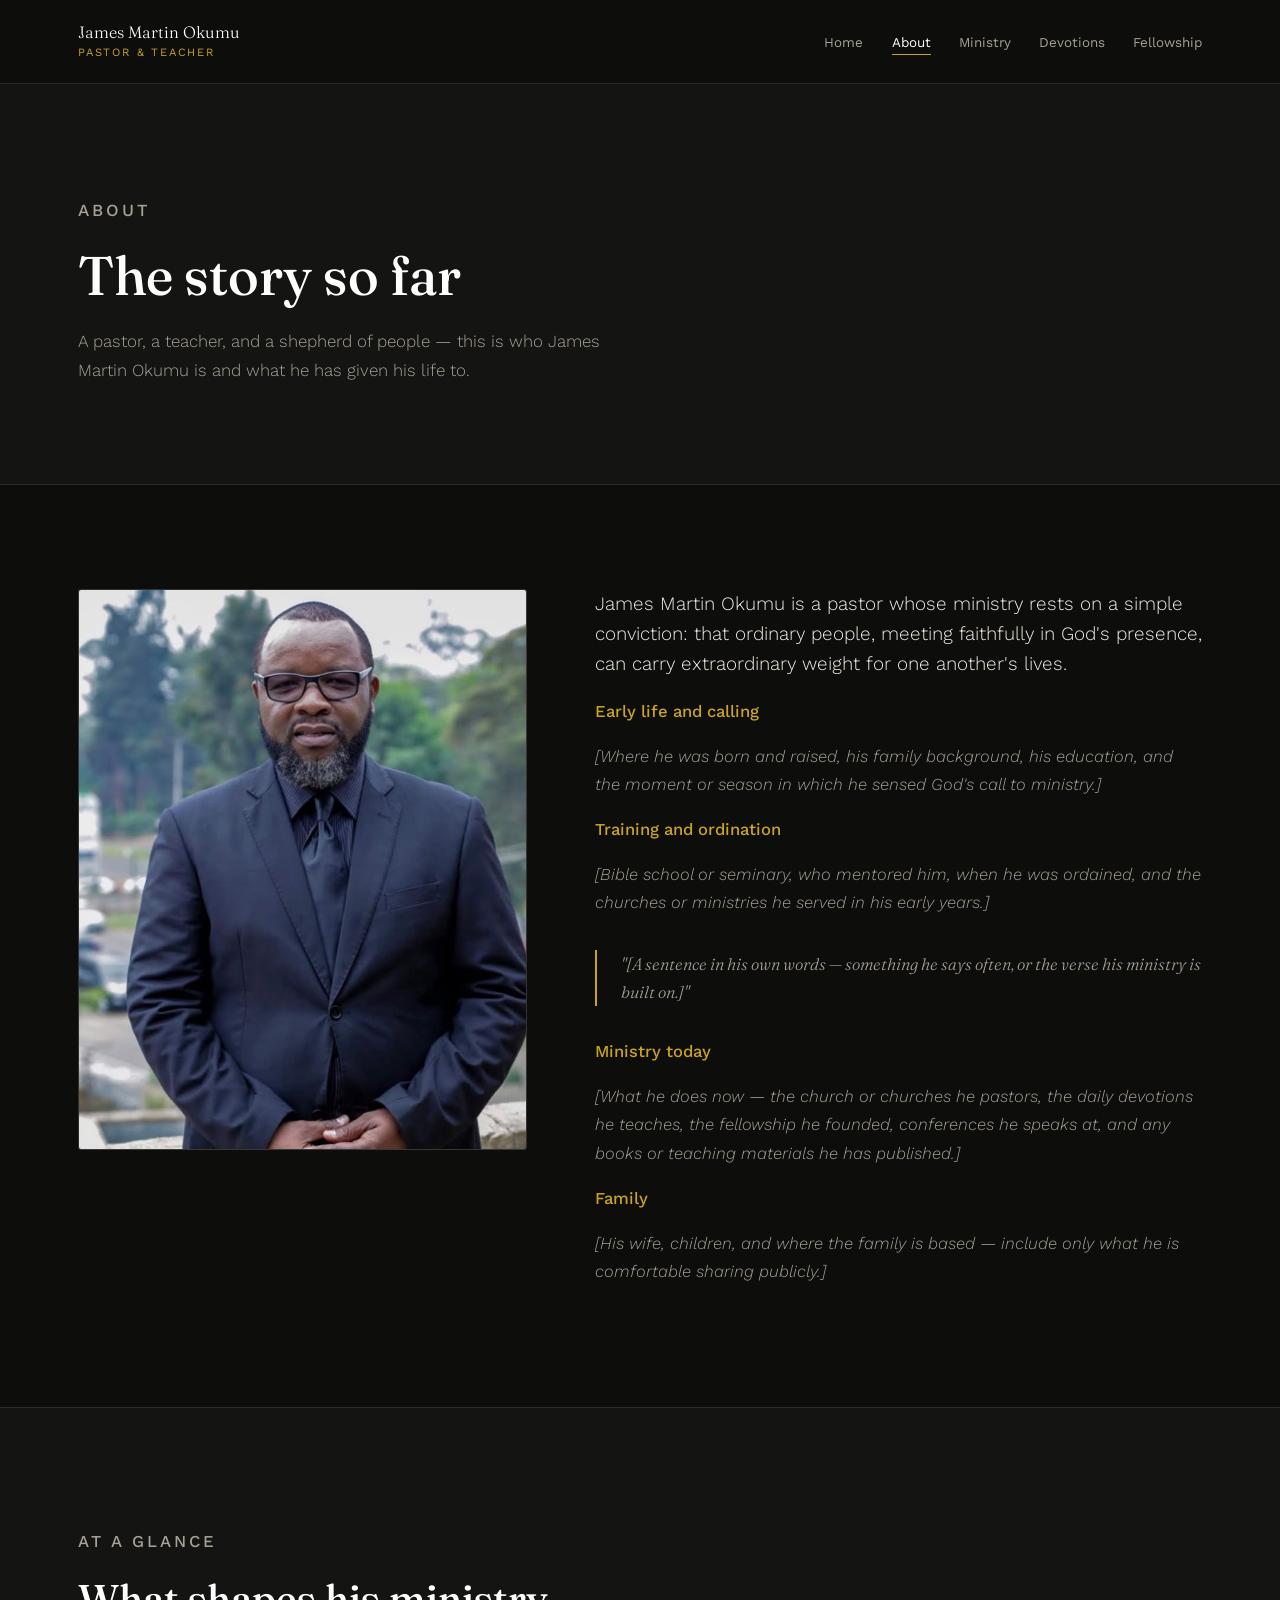
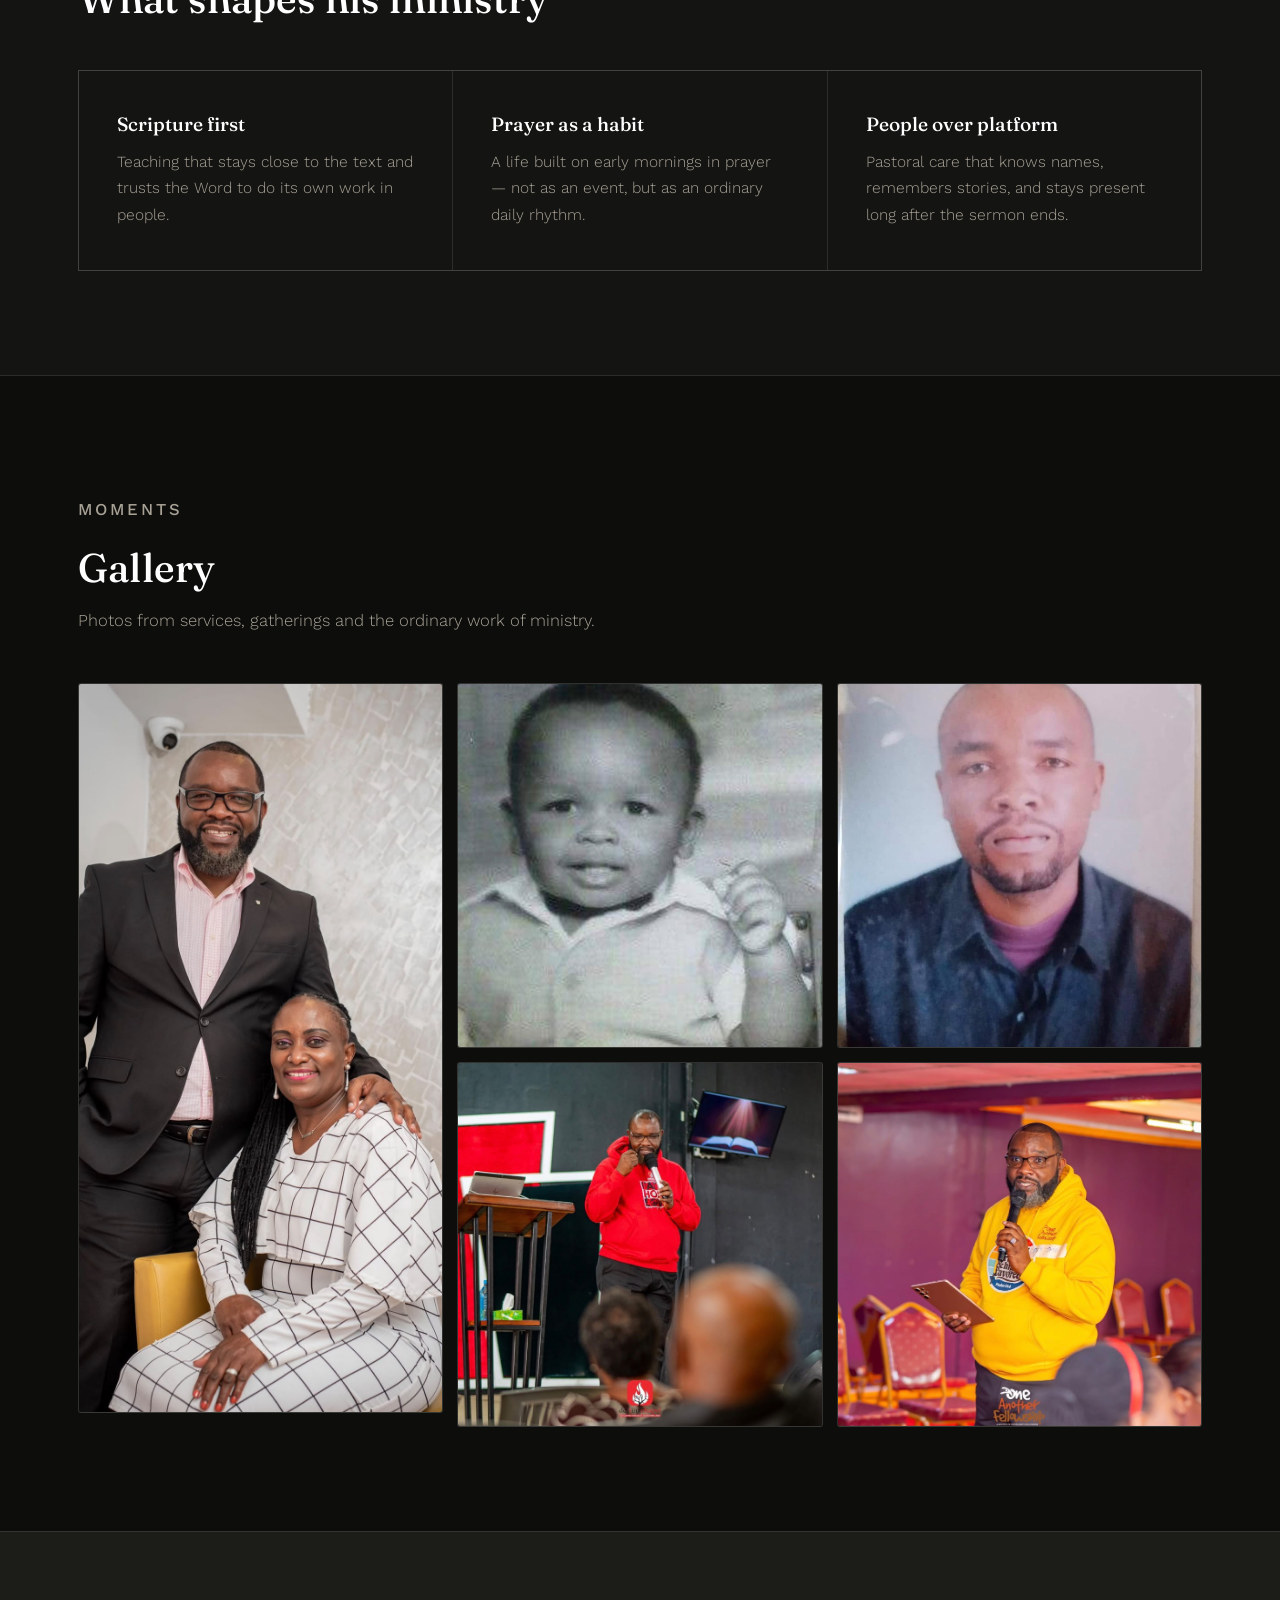
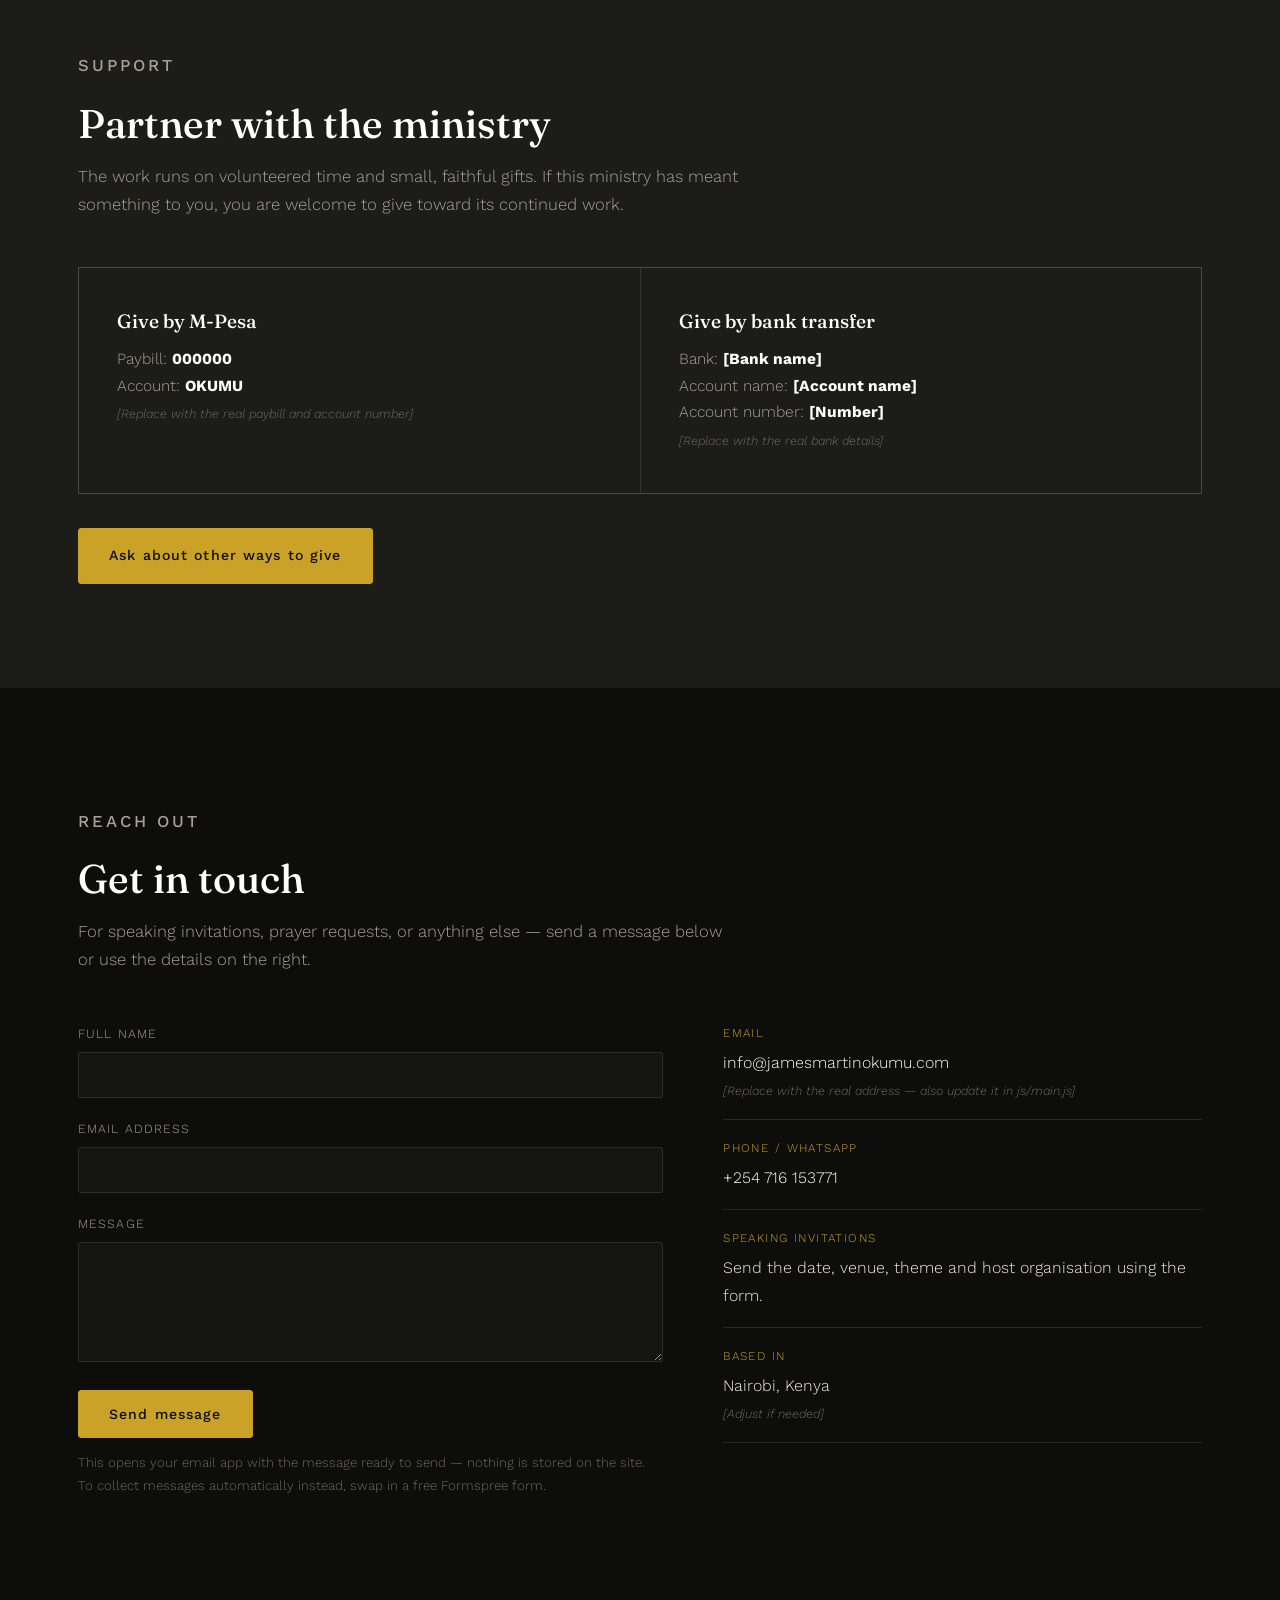
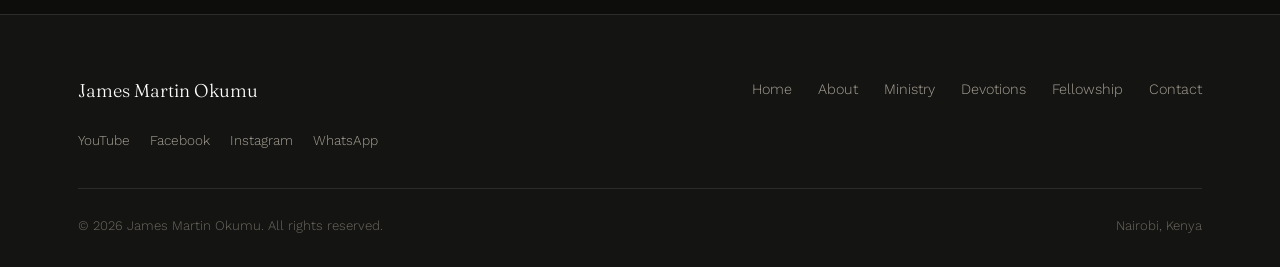
==== docs/about.html @ 49c94999 "Add files via upload" ====
<!DOCTYPE html>
<html lang="en">
<head>
<meta charset="UTF-8">
<meta name="viewport" content="width=device-width, initial-scale=1.0">
<title>About — James Martin Okumu</title>
<meta name="description" content="The story of James Martin Okumu — pastor, teacher and shepherd.">
<meta name="theme-color" content="#0D0D0B">
<link rel="preconnect" href="https://fonts.googleapis.com">
<link rel="preconnect" href="https://fonts.gstatic.com" crossorigin>
<link href="https://fonts.googleapis.com/css2?family=Fraunces:ital,opsz,wght@0,9..144,400;0,9..144,500;0,9..144,600;1,9..144,500&family=Work+Sans:wght@300;400;500;600&display=swap" rel="stylesheet">
<link rel="stylesheet" href="style.css">
</head>
<body>

<header class="site-nav">
  <div class="nav-inner">
    <a href="index.html" class="brand">James Martin Okumu<small>PASTOR &amp; TEACHER</small></a>
    <button class="nav-toggle" id="navToggle" aria-label="Toggle menu" aria-expanded="false">
      <span></span><span></span><span></span>
    </button>
    <ul class="links" id="navLinks">
      <li><a href="index.html">Home</a></li>
      <li><a href="about.html" class="current">About</a></li>
      <li><a href="ministry.html">Ministry</a></li>
      <li><a href="devotions.html">Devotions</a></li>
      <li><a href="fellowship.html">Fellowship</a></li>
    </ul>
  </div>
</header>

<main>

  <div class="page-head">
    <div class="wrap">
      <p class="kicker">ABOUT</p>
      <h1>The story so far</h1>
      <p>A pastor, a teacher, and a shepherd of people — this is who James Martin Okumu is and what he has given his life to.</p>
    </div>
  </div>

  <!-- ============ BIOGRAPHY ============ -->
  <section>
    <div class="wrap">
      <div class="split">
        <div class="split-media">
          <div class="photo">
            <img src="Images/pj8.jpeg" alt="Pastor James Martin Okumu">
            <div class="ph-note">images/about-portrait.jpg<br><small>portrait, 4:5</small></div>
          </div>
        </div>
        <div class="body-copy">
          <p class="lead">
            James Martin Okumu is a pastor whose ministry rests on a simple conviction:
            that ordinary people, meeting faithfully in God's presence, can carry
            extraordinary weight for one another's lives.
          </p>

          <p><strong style="color:var(--gold); font-weight:500;">Early life and calling</strong></p>
          <p>
            <em>[Where he was born and raised, his family background, his education,
            and the moment or season in which he sensed God's call to ministry.]</em>
          </p>

          <p><strong style="color:var(--gold); font-weight:500;">Training and ordination</strong></p>
          <p>
            <em>[Bible school or seminary, who mentored him, when he was ordained,
            and the churches or ministries he served in his early years.]</em>
          </p>

          <p class="pull">"[A sentence in his own words — something he says often, or the verse his ministry is built on.]"</p>

          <p><strong style="color:var(--gold); font-weight:500;">Ministry today</strong></p>
          <p>
            <em>[What he does now — the church or churches he pastors, the daily
            devotions he teaches, the fellowship he founded, conferences he speaks at,
            and any books or teaching materials he has published.]</em>
          </p>

          <p><strong style="color:var(--gold); font-weight:500;">Family</strong></p>
          <p>
            <em>[His wife, children, and where the family is based — include only
            what he is comfortable sharing publicly.]</em>
          </p>
        </div>
      </div>
    </div>
  </section>

  <!-- ============ AT A GLANCE ============ -->
  <section style="background:var(--black-2); border-top:1px solid var(--line); border-bottom:1px solid var(--line);">
    <div class="wrap">
      <div class="section-head">
        <p class="kicker">AT A GLANCE</p>
        <h2>What shapes his ministry</h2>
      </div>
      <div class="grid-3 alt-bg">
        <div class="cell">
          <h3>Scripture first</h3>
          <p>Teaching that stays close to the text and trusts the Word to do its own work in people.</p>
        </div>
        <div class="cell">
          <h3>Prayer as a habit</h3>
          <p>A life built on early mornings in prayer — not as an event, but as an ordinary daily rhythm.</p>
        </div>
        <div class="cell">
          <h3>People over platform</h3>
          <p>Pastoral care that knows names, remembers stories, and stays present long after the sermon ends.</p>
        </div>
      </div>
    </div>
  </section>

  <!-- ============ GALLERY ============ -->
  <section>
    <div class="wrap">
      <div class="section-head">
        <p class="kicker">MOMENTS</p>
        <h2>Gallery</h2>
        <p>Photos from services, gatherings and the ordinary work of ministry.</p>
      </div>
      <div class="gallery-grid">
        <div class="photo tall">
          <img src="Images/pj7.jpeg" alt="">
          <div class="ph-note">images/gallery-1.jpg<br><small>tall, 1:2</small></div>
        </div>
        <div class="photo"><img src="Images/pj12.jpeg" alt=""><div class="ph-note">images/gallery-2.jpg</div></div>
        <div class="photo"><img src="Images/pj13.jpeg" alt=""><div class="ph-note">images/gallery-3.jpg</div></div>
        <div class="photo"><img src="Images/pj3.jpeg" alt=""><div class="ph-note">images/gallery-4.jpg</div></div>
        <div class="photo"><img src="Images/pj2.jpeg" alt=""><div class="ph-note">images/gallery-5.jpg</div></div>
      </div>
    </div>
  </section>

  <!-- ============ PARTNER ============ -->
  <section id="partner" style="background:var(--black-3); border-top:1px solid var(--line);">
    <div class="wrap">
      <div class="section-head">
        <p class="kicker">SUPPORT</p>
        <h2>Partner with the ministry</h2>
        <p>
          The work runs on volunteered time and small, faithful gifts. If this ministry
          has meant something to you, you are welcome to give toward its continued work.
        </p>
      </div>
      <div class="grid-2">
        <div class="cell" style="background:var(--black-3);">
          <h3>Give by M-Pesa</h3>
          <p>
            Paybill: <strong style="color:#fff;">000000</strong><br>
            Account: <strong style="color:#fff;">OKUMU</strong>
          </p>
          <span class="todo">[Replace with the real paybill and account number]</span>
        </div>
        <div class="cell" style="background:var(--black-3);">
          <h3>Give by bank transfer</h3>
          <p>
            Bank: <strong style="color:#fff;">[Bank name]</strong><br>
            Account name: <strong style="color:#fff;">[Account name]</strong><br>
            Account number: <strong style="color:#fff;">[Number]</strong>
          </p>
          <span class="todo">[Replace with the real bank details]</span>
        </div>
      </div>
      <div class="btn-row">
        <a href="#contact" class="btn btn-gold">Ask about other ways to give</a>
      </div>
    </div>
  </section>

  <!-- ============ CONTACT ============ -->
  <section id="contact">
    <div class="wrap">
      <div class="section-head">
        <p class="kicker">REACH OUT</p>
        <h2>Get in touch</h2>
        <p>For speaking invitations, prayer requests, or anything else — send a message below or use the details on the right.</p>
      </div>
      <div class="contact-grid">
        <form id="contactForm">
          <div class="field">
            <label for="name">FULL NAME</label>
            <input type="text" id="name" name="name" required>
          </div>
          <div class="field">
            <label for="email">EMAIL ADDRESS</label>
            <input type="email" id="email" name="email" required>
          </div>
          <div class="field">
            <label for="message">MESSAGE</label>
            <textarea id="message" name="message" required></textarea>
          </div>
          <button type="submit" class="btn btn-gold">Send message</button>
          <p class="form-note">
            This opens your email app with the message ready to send — nothing is stored
            on the site. To collect messages automatically instead, swap in a free
            Formspree form.
          </p>
        </form>

        <ul class="info-list">
          <li>
            <span class="lbl">EMAIL</span>
            <a href="mailto:info@jamesmartinokumu.com">info@jamesmartinokumu.com</a>
            <span class="todo">[Replace with the real address — also update it in js/main.js]</span>
          </li>
          <li>
            <span class="lbl">PHONE / WHATSAPP</span>
            <a href="https://wa.me/254716153771" target="_blank" rel="noopener">+254 716 153771</a>
          </li>
          <li>
            <span class="lbl">SPEAKING INVITATIONS</span>
            Send the date, venue, theme and host organisation using the form.
          </li>
          <li>
            <span class="lbl">BASED IN</span>
            Nairobi, Kenya
            <span class="todo">[Adjust if needed]</span>
          </li>
        </ul>
      </div>
    </div>
  </section>

</main>

<footer>
  <div class="wrap">
    <div class="footer-top">
      <div>
        <div class="footer-brand">James Martin Okumu</div>
        <ul class="socials">
          <li><a href="https://youtube.com/@pastajmo?si=jwKkBSvHOU5rkGLG" target="_blank" rel="noopener">YouTube</a></li>
          <li><a href="https://www.facebook.com/share/1CH9xJ3EPk/?mibextid=wwXIfr" target="_blank" rel="noopener">Facebook</a></li>
          <li><a href="https://www.instagram.com/pastajmo_?stkn=NXFvdDA4YzVlY3pz" target="_blank" rel="noopener">Instagram</a></li>
          <li><a href="https://wa.me/254716153771" target="_blank" rel="noopener">WhatsApp</a></li>
        </ul>
      </div>
      <ul class="footer-links">
        <li><a href="index.html">Home</a></li>
        <li><a href="about.html">About</a></li>
        <li><a href="ministry.html">Ministry</a></li>
        <li><a href="devotions.html">Devotions</a></li>
        <li><a href="fellowship.html">Fellowship</a></li>
        <li><a href="about.html#contact">Contact</a></li>
      </ul>
    </div>
    <div class="footer-bottom">
      <span>&copy; <span id="year"></span> James Martin Okumu. All rights reserved.</span>
      <span>Nairobi, Kenya</span>
    </div>
  </div>
</footer>

<script src="main.js"></script>
</body>
</html>
---- docs/style.css ----
/* ============================================================
   James Martin Okumu — shared stylesheet
   Edit colours, fonts and spacing here once; every page updates.
   ============================================================ */

:root{
  --black:#0D0D0B;
  --black-2:#141412;
  --black-3:#1C1C19;
  --line:rgba(255,255,255,0.10);
  --cream:#F2EDE4;
  --cream-dim:#A8A296;
  --muted:#6E6A61;
  --gold:#C9A227;
  --gold-soft:#E3C96A;
  --radius:3px;
}

*{box-sizing:border-box;}
html{scroll-behavior:smooth;}
body{
  margin:0;
  background:var(--black);
  color:var(--cream);
  font-family:'Work Sans', sans-serif;
  font-size:16px;
  font-weight:300;
  line-height:1.7;
  -webkit-font-smoothing:antialiased;
}
h1,h2,h3,h4{
  font-family:'Fraunces', serif;
  font-weight:500;
  line-height:1.15;
  margin:0;
  color:#fff;
}
p{margin:0 0 1em 0;}
a{color:inherit;}
img{max-width:100%; display:block;}
.wrap{max-width:1180px; margin:0 auto; padding:0 28px;}
section{padding:104px 0;}
@media (max-width:760px){ section{padding:68px 0;} }

a:focus-visible, button:focus-visible{outline:2px solid var(--gold); outline-offset:3px;}
@media (prefers-reduced-motion: reduce){
  *{animation-duration:0.01ms !important; transition-duration:0.01ms !important;}
}

.kicker{
  color:var(--gold); font-size:0.78rem; letter-spacing:0.18em;
  font-weight:500; margin-bottom:20px;
}
.todo{display:block; font-size:0.78rem; color:var(--muted); font-style:italic; margin-top:4px;}

/* ================= NAVBAR (static) ================= */
header.site-nav{
  position:static;
  background:var(--black);
  border-bottom:1px solid var(--line);
}
.nav-inner{
  max-width:1180px; margin:0 auto; padding:22px 28px;
  display:flex; align-items:center; justify-content:space-between; gap:24px;
}
.brand{
  font-family:'Fraunces', serif; font-size:clamp(0.9rem, 1.3vw, 1.02rem); color:#fff;
  text-decoration:none; line-height:1.3; white-space:nowrap; flex-shrink:0;
}
.brand small{
  display:block; font-family:'Work Sans',sans-serif; font-size:0.7rem;
  color:var(--gold); letter-spacing:0.16em; font-weight:400; margin-top:3px;
}
.links{
  display:flex; gap:clamp(16px, 2.2vw, 34px);
  list-style:none; margin:0; padding:0; align-items:center;
  flex-wrap:nowrap;
}
.links li{white-space:nowrap;}
.links a{
  color:var(--cream-dim); text-decoration:none;
  font-size:clamp(0.8rem, 1.05vw, 0.9rem); font-weight:400;
  padding:4px 0; border-bottom:1px solid transparent; white-space:nowrap;
  transition:color 0.2s ease, border-color 0.2s ease;
}
.links a:hover{color:#fff; border-color:var(--gold);}
.links a.current{color:#fff; border-color:var(--gold);}

.nav-toggle{
  display:none; background:none; border:none; cursor:pointer;
  width:32px; height:24px; position:relative; padding:0;
}
.nav-toggle span{
  position:absolute; left:0; right:0; height:1.5px; background:var(--cream);
  transition:transform 0.25s ease, opacity 0.25s ease;
}
.nav-toggle span:nth-child(1){top:2px;}
.nav-toggle span:nth-child(2){top:11px;}
.nav-toggle span:nth-child(3){top:20px;}
.nav-toggle.open span:nth-child(1){transform:translateY(9px) rotate(45deg);}
.nav-toggle.open span:nth-child(2){opacity:0;}
.nav-toggle.open span:nth-child(3){transform:translateY(-9px) rotate(-45deg);}

@media (max-width:760px){
  .nav-toggle{display:block;}
  .nav-inner{position:relative;}
  .links{
    display:none; position:absolute; top:100%; left:0; right:0; z-index:40;
    flex-direction:column; align-items:flex-start; gap:0;
    background:var(--black-2); border-bottom:1px solid var(--line); padding:8px 28px 20px;
  }
  .links.open{display:flex;}
  .links a{padding:14px 0; width:100%; border-bottom:1px solid var(--line);}
}

/* ================= BUTTONS ================= */
.btn{
  display:inline-block; padding:15px 30px; text-decoration:none;
  font-size:0.88rem; letter-spacing:0.08em; font-weight:500;
  font-family:'Work Sans',sans-serif;
  border-radius:var(--radius); border:1px solid transparent; cursor:pointer;
  transition:background 0.22s ease, color 0.22s ease, border-color 0.22s ease;
}
.btn-gold{background:var(--gold); color:#0D0D0B; border-color:var(--gold);}
.btn-gold:hover{background:var(--gold-soft); border-color:var(--gold-soft);}
.btn-outline{color:#fff; border-color:rgba(255,255,255,0.35); background:transparent;}
.btn-outline:hover{border-color:#fff; background:rgba(255,255,255,0.07);}
.btn-row{display:flex; gap:14px; flex-wrap:wrap; margin-top:34px;}

/* ================= PHOTO FRAMES ================= */
.photo{
  position:relative; overflow:hidden; border-radius:var(--radius);
  background:linear-gradient(150deg,#232320,#161614);
  border:1px solid var(--line);
}
.photo img{width:100%; height:100%; object-fit:cover; display:block;}
.photo .ph-note{
  position:absolute; inset:0; display:flex; align-items:center; justify-content:center;
  text-align:center; padding:24px; color:var(--muted); font-size:0.82rem;
  pointer-events:none; line-height:1.5;
}

/* ================= HOME HERO (full-width slideshow) ================= */
.hero{
  position:relative;
  width:100%;
  min-height:92vh;
  display:flex; align-items:flex-end;
  padding:0;
  background:var(--black-2);
  border-bottom:1px solid var(--line);
  overflow:hidden;
}

/* the stacked slides */
.hero-slides{position:absolute; inset:0; z-index:0;}
.hero-slide{
  position:absolute; inset:0;
  background-size:cover;
  background-position:center 22%;
  background-repeat:no-repeat;
  opacity:0;
  transition:opacity 1.4s ease-in-out;
}
.hero-slide.is-visible{opacity:1;}

/* readability wash over the photos */
.hero-scrim{
  position:absolute; inset:0; z-index:1; pointer-events:none;
  background:
    linear-gradient(180deg, rgba(13,13,11,0.55) 0%, rgba(13,13,11,0.10) 35%, rgba(13,13,11,0.92) 100%),
    linear-gradient(90deg, rgba(13,13,11,0.72) 0%, rgba(13,13,11,0.15) 65%);
}

.hero-inner{
  position:relative; z-index:2;
  width:100%; max-width:1180px; margin:0 auto;
  padding:0 28px 92px;
}
.hero h1{font-size:clamp(2.5rem, 6.2vw, 5rem); letter-spacing:-0.015em;}
.hero-role{
  font-family:'Fraunces',serif; font-style:italic; color:var(--gold-soft);
  font-size:clamp(1.05rem,2.2vw,1.45rem); margin-top:14px;
}
.hero-lede{color:var(--cream); max-width:48ch; margin-top:24px; font-size:1.05rem;}

/* small progress ticks showing which slide is up */
.hero-ticks{
  position:absolute; left:50%; transform:translateX(-50%);
  bottom:26px; z-index:2;
  display:flex; gap:9px;
}
.hero-ticks i{
  display:block; width:26px; height:2px;
  background:rgba(255,255,255,0.28);
  transition:background 0.5s ease;
}
.hero-ticks i.on{background:var(--gold);}

@media (max-width:760px){
  .hero{min-height:78vh;}
  .hero-inner{padding:0 24px 76px;}
  .hero-slide{background-position:center 18%;}
  .hero-scrim{
    background:linear-gradient(180deg, rgba(13,13,11,0.55) 0%, rgba(13,13,11,0.25) 30%, rgba(13,13,11,0.95) 100%);
  }
}

/* if the visitor prefers reduced motion, show only the final image */
@media (prefers-reduced-motion: reduce){
  .hero-slide{transition:none;}
}

/* ================= PAGE HEADER (inner pages) ================= */
.page-head{
  background-color:var(--black-2);
  border-bottom:1px solid var(--line);
  padding:92px 0 82px;
}
.page-head h1{font-size:clamp(2.2rem,5vw,3.4rem);}
.page-head p{color:var(--cream-dim); max-width:56ch; margin-top:20px; font-size:1.06rem;}

/* ================= SECTION HEADS ================= */
.section-head{margin-bottom:48px; max-width:660px;}
.section-head h2{font-size:clamp(1.85rem,3.5vw,2.5rem);}
.section-head p{color:var(--cream-dim); margin-top:16px; font-size:1.04rem;}

/* ================= SPLIT CONTENT ================= */
.split{display:grid; grid-template-columns:0.85fr 1.15fr; gap:68px; align-items:start;}
.split.reverse{grid-template-columns:1.15fr 0.85fr;}
@media (max-width:880px){
  .split, .split.reverse{grid-template-columns:1fr; gap:36px;}
  .split.reverse .split-media{order:-1;}
}
.split .photo{aspect-ratio:4/5;}
.body-copy p{color:var(--cream-dim); font-size:1.04rem;}
.body-copy p.lead{color:var(--cream); font-size:1.18rem; line-height:1.6;}
.pull{
  border-left:2px solid var(--gold); padding-left:24px; margin:32px 0;
  font-family:'Fraunces',serif; font-style:italic; font-size:1.22rem; color:#fff;
}

/* ================= CARD GRID ================= */
.grid-3{display:grid; grid-template-columns:repeat(3,1fr); gap:1px; background:var(--line); border:1px solid var(--line);}
.grid-2{display:grid; grid-template-columns:repeat(2,1fr); gap:1px; background:var(--line); border:1px solid var(--line);}
@media (max-width:800px){ .grid-3, .grid-2{grid-template-columns:1fr;} }
.cell{background:var(--black); padding:42px 38px;}
.cell h3{font-size:1.2rem; margin-bottom:14px;}
.cell p{color:var(--cream-dim); font-size:0.97rem; margin:0;}
.cell a.more{
  display:inline-block; margin-top:20px; color:var(--gold); text-decoration:none;
  font-size:0.85rem; letter-spacing:0.08em; border-bottom:1px solid transparent;
}
.cell a.more:hover{border-color:var(--gold);}
.alt-bg .cell{background:var(--black-2);}

/* ================= TIMELINE (ministry) ================= */
.timeline{list-style:none; margin:0; padding:0;}
.timeline li{
  display:grid; grid-template-columns:130px 1fr; gap:28px;
  padding:26px 0; border-bottom:1px solid var(--line);
}
.timeline li:first-child{border-top:1px solid var(--line);}
@media (max-width:640px){ .timeline li{grid-template-columns:1fr; gap:6px;} }
.timeline .yr{color:var(--gold); font-size:0.85rem; letter-spacing:0.1em; padding-top:4px;}
.timeline h4{font-size:1.1rem; margin-bottom:6px;}
.timeline p{color:var(--cream-dim); font-size:0.97rem; margin:0;}

/* ================= DEVOTIONS / VIDEO ================= */
.video-frame{
  position:relative; width:100%; aspect-ratio:16/9;
  background:var(--black-3); border:1px solid var(--line); border-radius:var(--radius);
  overflow:hidden;
}
.video-frame iframe{position:absolute; inset:0; width:100%; height:100%; border:0;}
.video-frame .ph-note{
  position:absolute; inset:0; display:flex; align-items:center; justify-content:center;
  text-align:center; padding:24px; color:var(--muted); font-size:0.85rem; line-height:1.6;
}
.video-grid{display:grid; grid-template-columns:repeat(3,1fr); gap:20px;}
@media (max-width:980px){ .video-grid{grid-template-columns:repeat(2,1fr);} }
@media (max-width:620px){ .video-grid{grid-template-columns:1fr;} }
.video-item h4{font-size:1rem; margin-top:14px;}
.video-item .date{color:var(--muted); font-size:0.82rem; margin-top:4px;}

.live-banner{
  display:flex; align-items:center; gap:16px; flex-wrap:wrap;
  background:var(--black-3); border:1px solid var(--line); border-radius:var(--radius);
  padding:22px 26px; margin-bottom:44px;
}
.live-dot{width:9px; height:9px; border-radius:50%; background:var(--gold); flex-shrink:0;}
.live-banner span.txt{color:var(--cream-dim); font-size:0.97rem;}
.live-banner strong{color:#fff; font-family:'Fraunces',serif; font-weight:500;}

/* ================= SCHEDULE CARD (fellowship) ================= */
.schedule-card{
  display:grid; grid-template-columns:0.95fr 1.05fr;
  border:1px solid var(--line); border-radius:var(--radius); overflow:hidden;
}
@media (max-width:880px){ .schedule-card{grid-template-columns:1fr;} }
.schedule-visual{
  padding:50px 40px; display:flex; flex-direction:column; justify-content:center; gap:12px;
  background-color:var(--black-3);
}
.schedule-time{font-family:'Fraunces',serif; font-size:clamp(2.2rem,4.4vw,3rem); color:#fff;}
.schedule-tz{color:var(--gold); font-size:0.82rem; letter-spacing:0.12em;}
.countdown{
  margin-top:20px; padding-top:18px; border-top:1px solid var(--line);
  color:var(--cream-dim); font-size:0.95rem;
}
.countdown strong{color:#fff; font-family:'Fraunces',serif; font-weight:500; font-size:1.15rem;}
.schedule-details{padding:50px 44px; background:var(--black);}
.schedule-details h3{font-size:1.35rem; margin-bottom:16px;}
.schedule-details p{color:var(--cream-dim);}
.steps{list-style:none; margin:24px 0 0; padding:0; display:flex; flex-direction:column; gap:18px;}
.steps li{display:flex; gap:15px; align-items:flex-start; color:var(--cream-dim); font-size:0.97rem;}
.steps .dot{width:7px; height:7px; border-radius:50%; background:var(--gold); margin-top:10px; flex-shrink:0;}

/* ================= GALLERY ================= */
.gallery-grid{display:grid; grid-template-columns:repeat(3,1fr); gap:14px;}
@media (max-width:880px){ .gallery-grid{grid-template-columns:repeat(2,1fr);} }
@media (max-width:520px){ .gallery-grid{grid-template-columns:1fr;} }
.gallery-grid .photo{aspect-ratio:1/1;}
.gallery-grid .photo.tall{grid-row:span 2; aspect-ratio:1/2;}
@media (max-width:880px){ .gallery-grid .photo.tall{grid-row:auto; aspect-ratio:1/1;} }

/* ================= TESTIMONY ================= */
.testimony{background:var(--black-2); border-top:1px solid var(--line); border-bottom:1px solid var(--line);}
.testimony blockquote{
  margin:0; font-family:'Fraunces',serif; font-style:italic;
  font-size:clamp(1.3rem,2.7vw,1.9rem); color:#fff; max-width:52ch; line-height:1.45;
}
.testimony cite{
  display:block; font-style:normal; font-family:'Work Sans',sans-serif;
  margin-top:24px; color:var(--gold); font-size:0.85rem; letter-spacing:0.1em;
}

/* ================= CONTACT + PARTNER ================= */
.contact-grid{display:grid; grid-template-columns:1.1fr 0.9fr; gap:60px;}
@media (max-width:880px){ .contact-grid{grid-template-columns:1fr; gap:36px;} }
.field{margin-bottom:20px;}
.field label{display:block; font-size:0.78rem; color:var(--cream-dim); letter-spacing:0.09em; margin-bottom:8px;}
.field input, .field textarea{
  width:100%; padding:13px 15px; border:1px solid var(--line); border-radius:var(--radius);
  font-family:'Work Sans',sans-serif; font-size:0.97rem; font-weight:300;
  background:var(--black-2); color:var(--cream);
}
.field input:focus, .field textarea:focus{border-color:var(--gold); outline:none;}
.field textarea{resize:vertical; min-height:120px;}
.form-note{font-size:0.82rem; color:var(--muted); margin-top:14px;}
.info-list{list-style:none; margin:0; padding:0;}
.info-list li{padding:18px 0; border-bottom:1px solid var(--line);}
.info-list li:first-child{padding-top:0;}
.info-list a{text-decoration:none; color:#fff;}
.info-list a:hover{color:var(--gold);}
.info-list span.lbl{display:block; font-size:0.74rem; color:var(--gold); letter-spacing:0.12em; margin-bottom:6px;}

/* ================= FOOTER ================= */
footer{background:var(--black-2); border-top:1px solid var(--line); padding:60px 0 30px;}
.footer-top{
  display:flex; justify-content:space-between; align-items:flex-start; flex-wrap:wrap; gap:26px;
  padding-bottom:34px; border-bottom:1px solid var(--line);
}
.footer-brand{font-family:'Fraunces',serif; color:#fff; font-size:1.15rem;}
.footer-links{display:flex; gap:26px; list-style:none; margin:0; padding:0; flex-wrap:wrap;}
.footer-links a{color:var(--cream-dim); text-decoration:none; font-size:0.9rem;}
.footer-links a:hover{color:#fff;}
.socials{display:flex; gap:20px; list-style:none; margin:20px 0 0; padding:0;}
.socials a{color:var(--cream-dim); text-decoration:none; font-size:0.85rem;}
.socials a:hover{color:var(--gold);}
.footer-bottom{
  display:flex; justify-content:space-between; flex-wrap:wrap; gap:12px;
  padding-top:26px; font-size:0.82rem; color:var(--muted);
}
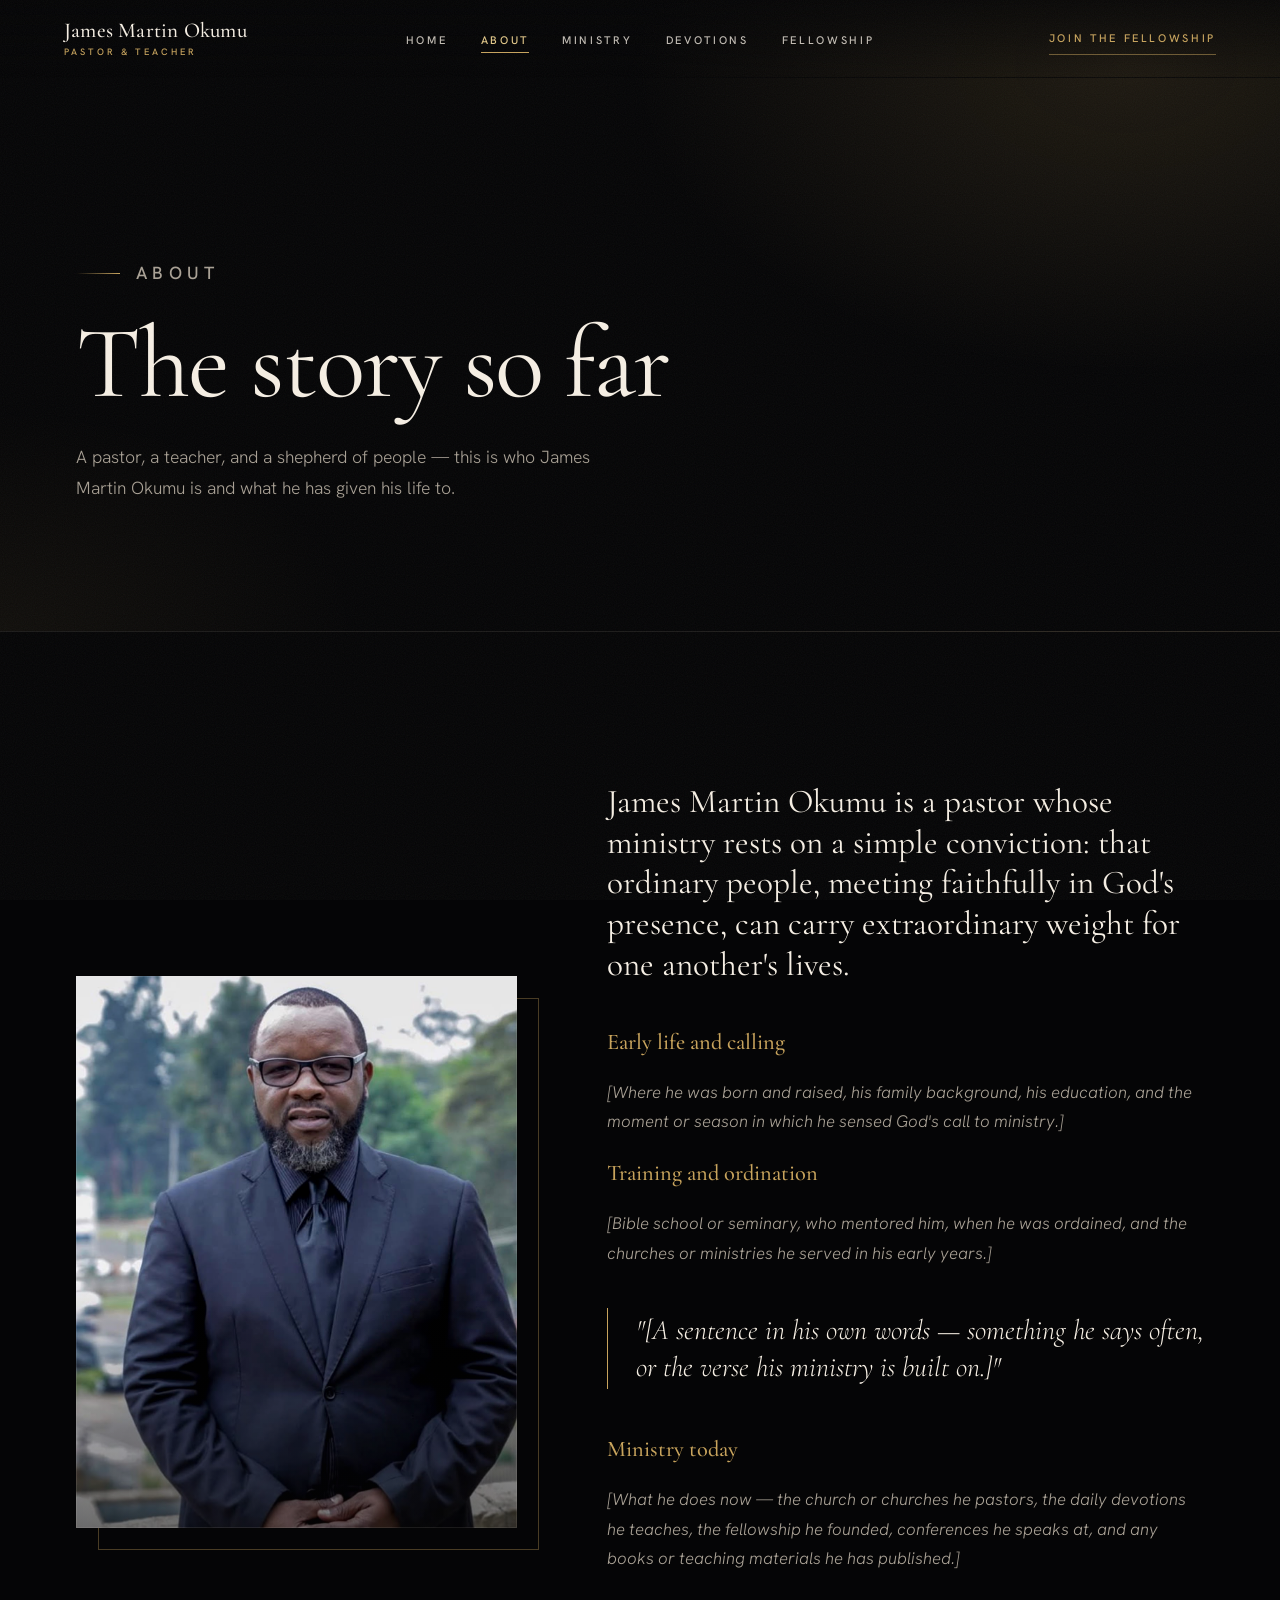
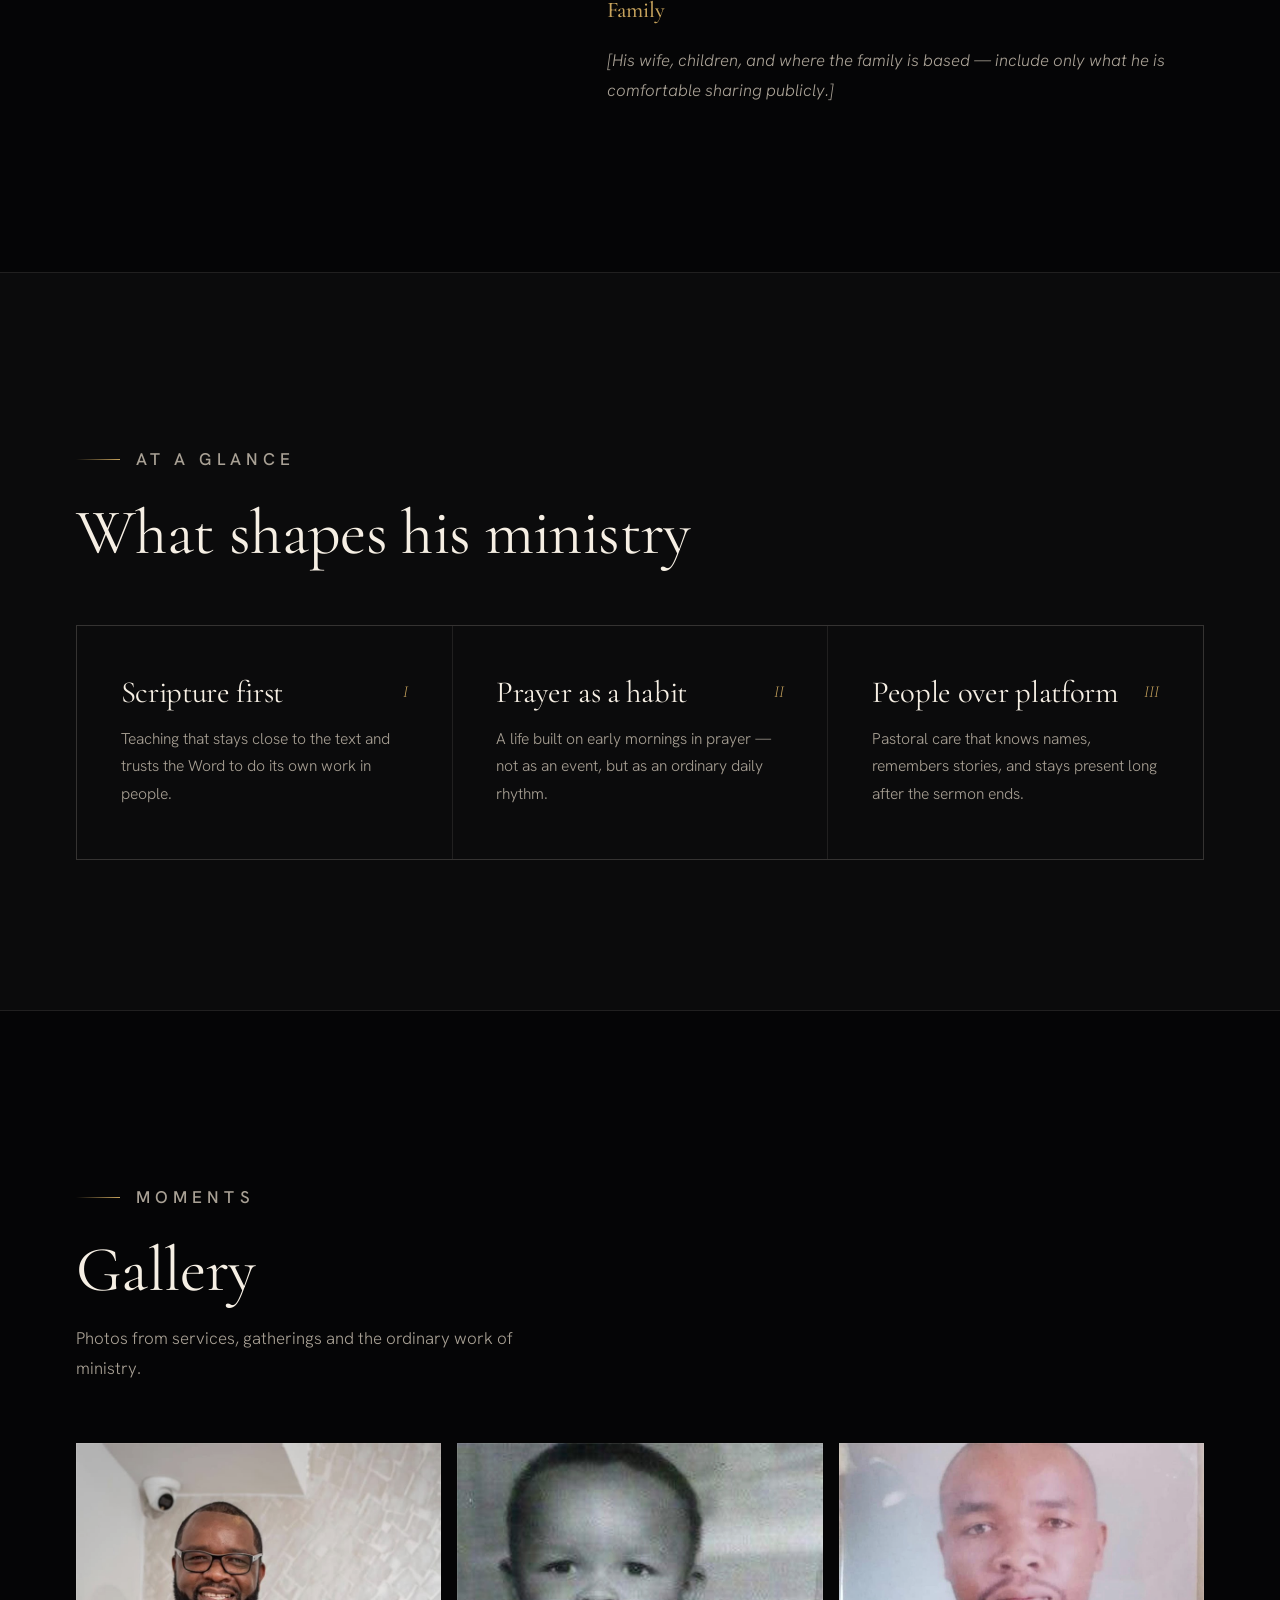
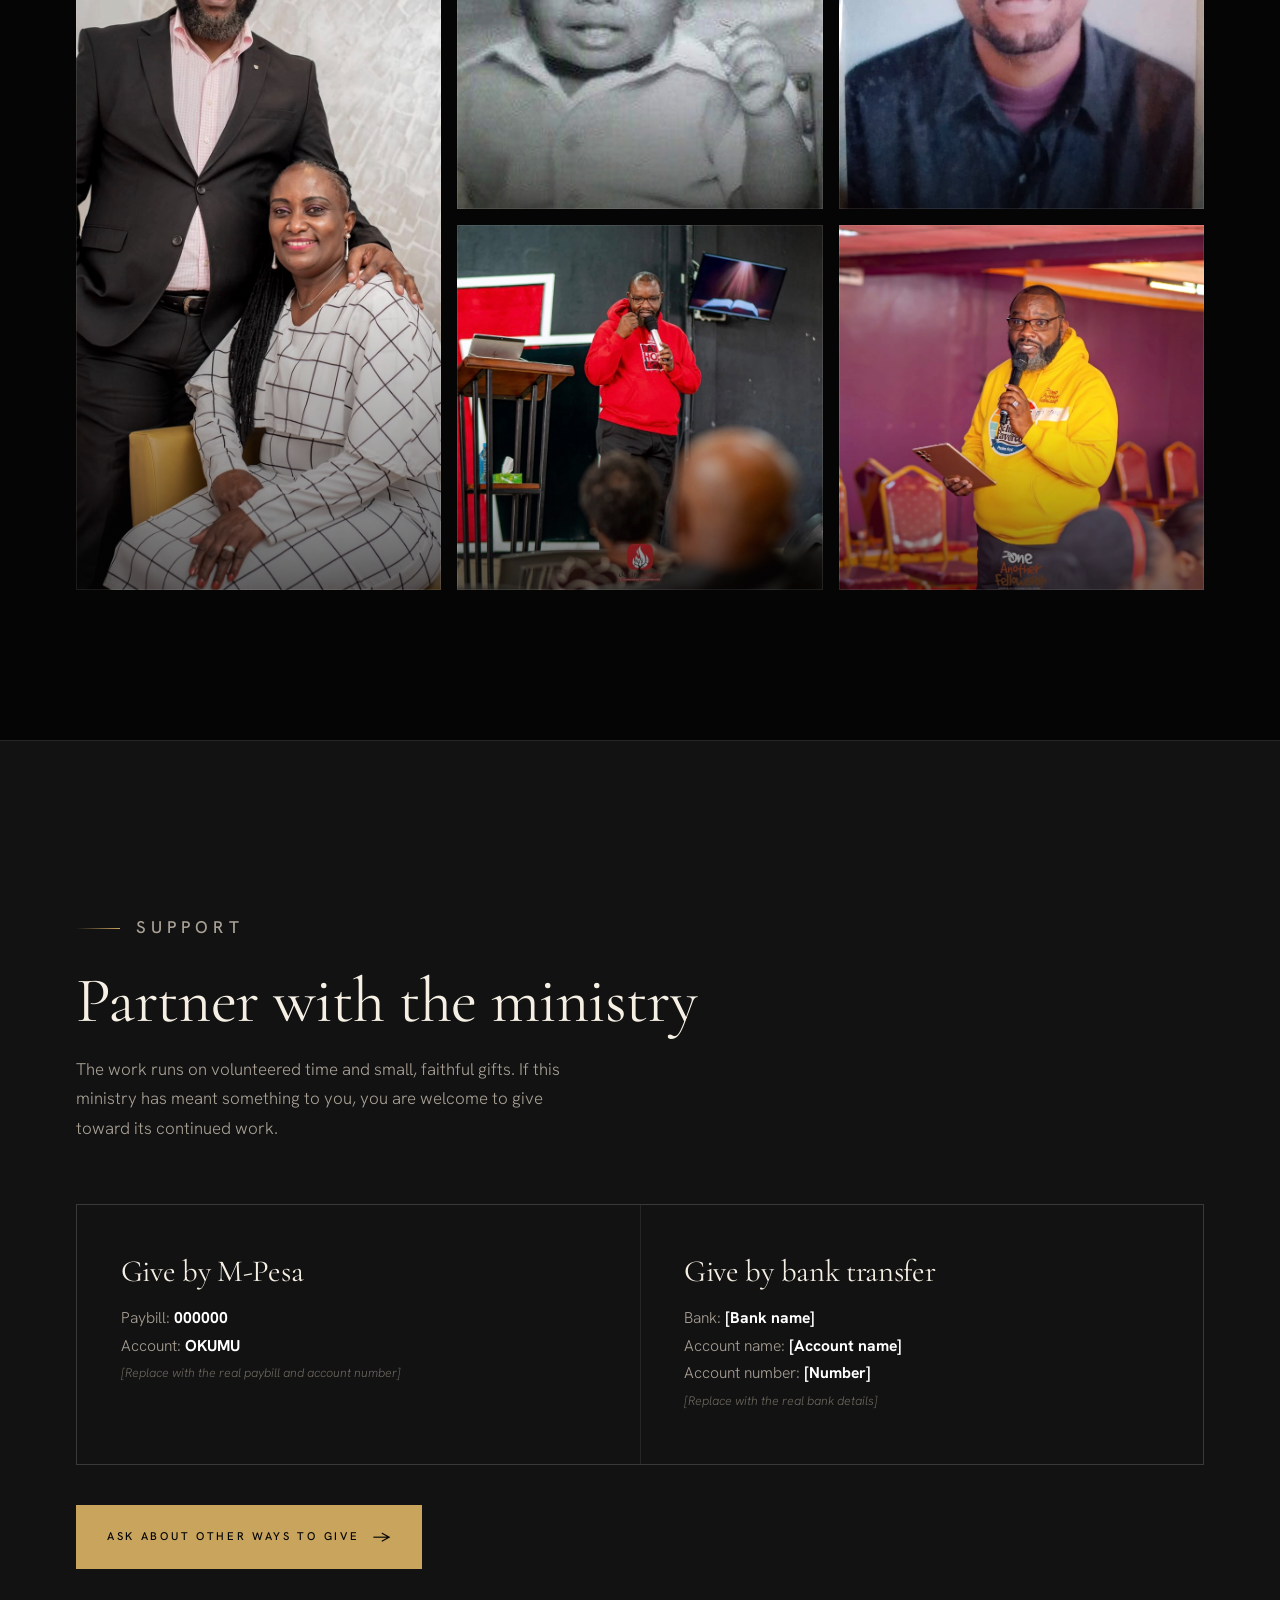
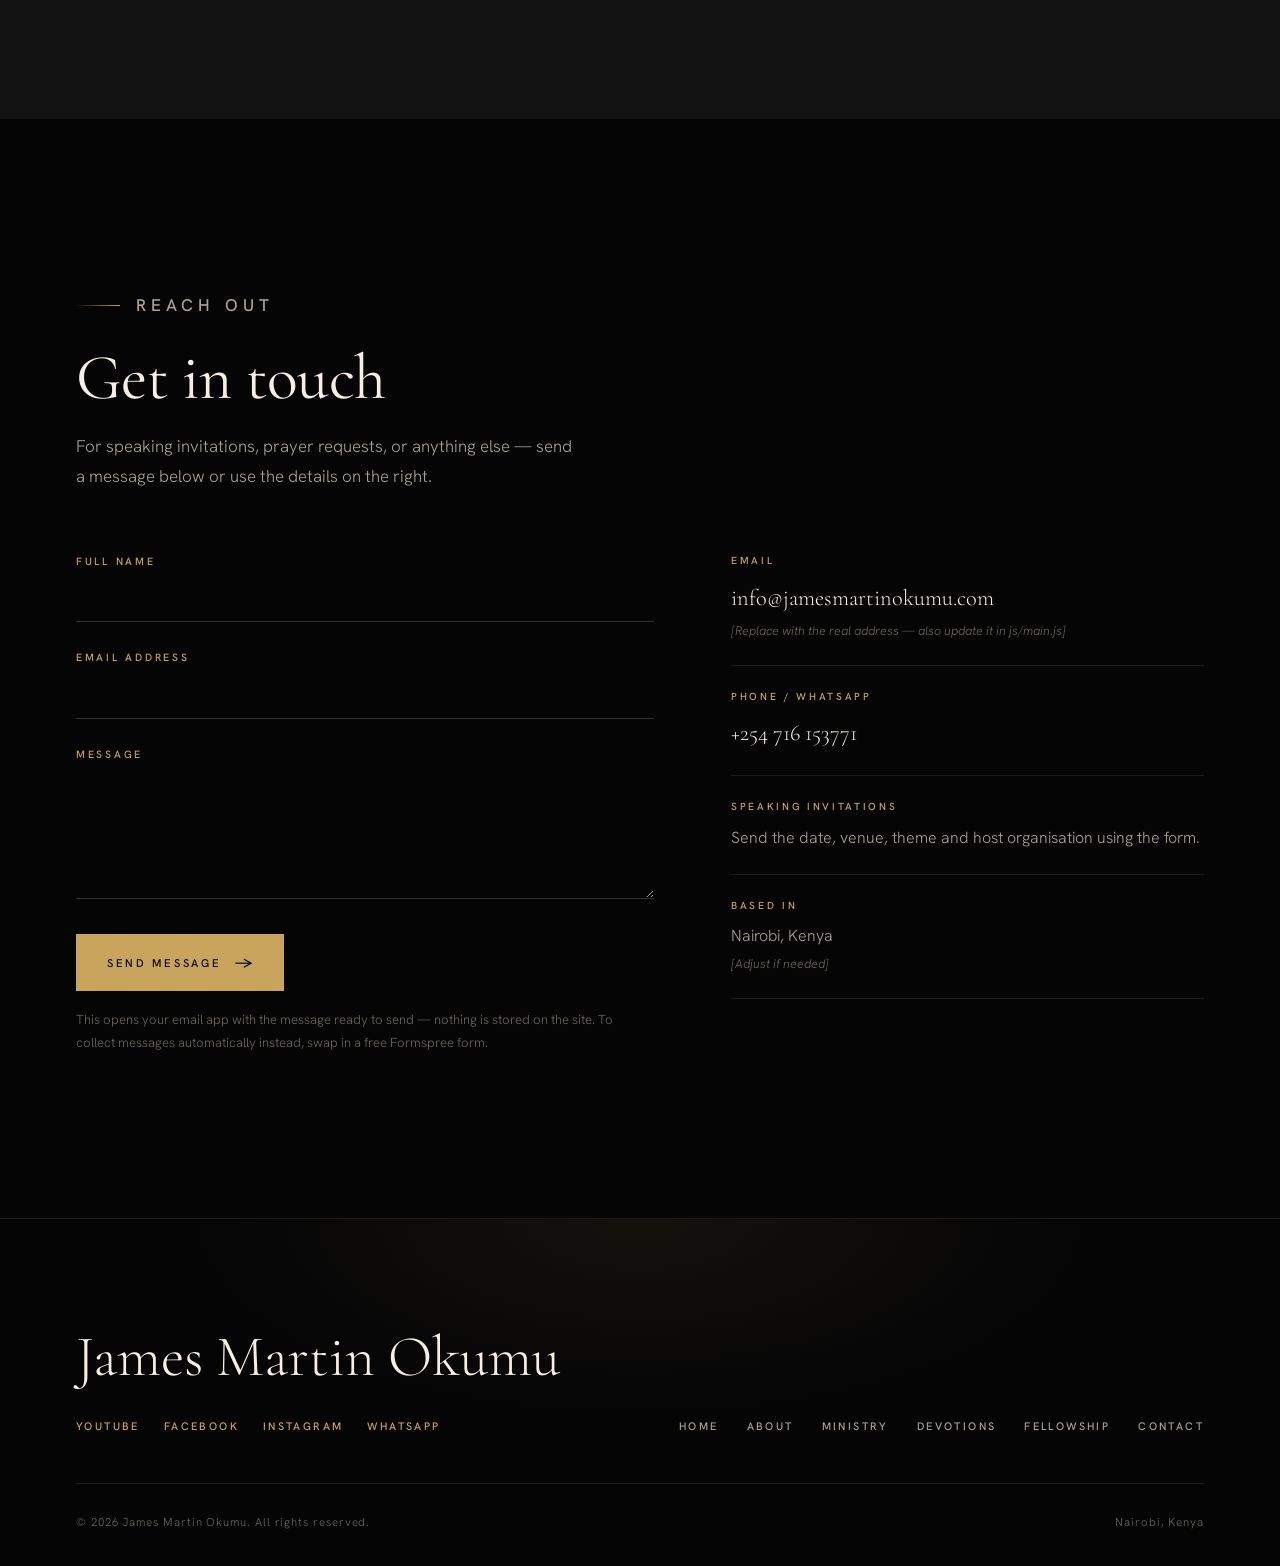
==== commit c6866c7f: "Add files via upload" ====
--- a/docs/about.html
+++ b/docs/about.html
@@ -8,25 +8,27 @@
 <meta name="theme-color" content="#0D0D0B">
 <link rel="preconnect" href="https://fonts.googleapis.com">
 <link rel="preconnect" href="https://fonts.gstatic.com" crossorigin>
-<link href="https://fonts.googleapis.com/css2?family=Fraunces:ital,opsz,wght@0,9..144,400;0,9..144,500;0,9..144,600;1,9..144,500&family=Work+Sans:wght@300;400;500;600&display=swap" rel="stylesheet">
+<link href="https://fonts.googleapis.com/css2?family=Cormorant+Garamond:ital,wght@0,400;0,500;0,600;1,400;1,500&family=Hanken+Grotesk:wght@300;400;500;600&display=swap" rel="stylesheet">
 <link rel="stylesheet" href="style.css">
 </head>
 <body>
 
-<header class="site-nav">
-  <div class="nav-inner">
-    <a href="index.html" class="brand">James Martin Okumu<small>PASTOR &amp; TEACHER</small></a>
-    <button class="nav-toggle" id="navToggle" aria-label="Toggle menu" aria-expanded="false">
-      <span></span><span></span><span></span>
-    </button>
-    <ul class="links" id="navLinks">
+<header class="site-nav">
+  <nav class="nav-inner" aria-label="Main">
+    <a href="index.html" class="brand">James Martin Okumu<small>PASTOR &amp; TEACHER</small></a>
+    <ul class="links" id="navLinks">
       <li><a href="index.html">Home</a></li>
       <li><a href="about.html" class="current">About</a></li>
       <li><a href="ministry.html">Ministry</a></li>
       <li><a href="devotions.html">Devotions</a></li>
       <li><a href="fellowship.html">Fellowship</a></li>
-    </ul>
-  </div>
+      <li class="menu-cta"><a href="fellowship.html">Join the Fellowship</a></li>
+    </ul>
+    <a href="fellowship.html" class="nav-cta">Join the Fellowship</a>
+    <button class="nav-toggle" id="navToggle" aria-label="Open menu" aria-expanded="false" aria-controls="navLinks">
+      <span></span><span></span>
+    </button>
+  </nav>
 </header>
 
 <main>
--- a/docs/style.css
+++ b/docs/style.css
@@ -1,374 +1,593 @@
-/* ============================================================
-   James Martin Okumu — shared stylesheet
-   Edit colours, fonts and spacing here once; every page updates.
-   ============================================================ */
-
-:root{
-  --black:#0D0D0B;
-  --black-2:#141412;
-  --black-3:#1C1C19;
-  --line:rgba(255,255,255,0.10);
-  --cream:#F2EDE4;
-  --cream-dim:#A8A296;
-  --muted:#6E6A61;
-  --gold:#C9A227;
-  --gold-soft:#E3C96A;
-  --radius:3px;
-}
-
-*{box-sizing:border-box;}
-html{scroll-behavior:smooth;}
-body{
-  margin:0;
-  background:var(--black);
-  color:var(--cream);
-  font-family:'Work Sans', sans-serif;
-  font-size:16px;
-  font-weight:300;
-  line-height:1.7;
-  -webkit-font-smoothing:antialiased;
-}
-h1,h2,h3,h4{
-  font-family:'Fraunces', serif;
-  font-weight:500;
-  line-height:1.15;
-  margin:0;
-  color:#fff;
-}
-p{margin:0 0 1em 0;}
-a{color:inherit;}
-img{max-width:100%; display:block;}
-.wrap{max-width:1180px; margin:0 auto; padding:0 28px;}
-section{padding:104px 0;}
-@media (max-width:760px){ section{padding:68px 0;} }
-
-a:focus-visible, button:focus-visible{outline:2px solid var(--gold); outline-offset:3px;}
-@media (prefers-reduced-motion: reduce){
-  *{animation-duration:0.01ms !important; transition-duration:0.01ms !important;}
-}
-
-.kicker{
-  color:var(--gold); font-size:0.78rem; letter-spacing:0.18em;
-  font-weight:500; margin-bottom:20px;
-}
-.todo{display:block; font-size:0.78rem; color:var(--muted); font-style:italic; margin-top:4px;}
-
-/* ================= NAVBAR (static) ================= */
-header.site-nav{
-  position:static;
-  background:var(--black);
-  border-bottom:1px solid var(--line);
-}
-.nav-inner{
-  max-width:1180px; margin:0 auto; padding:22px 28px;
-  display:flex; align-items:center; justify-content:space-between; gap:24px;
-}
-.brand{
-  font-family:'Fraunces', serif; font-size:clamp(0.9rem, 1.3vw, 1.02rem); color:#fff;
-  text-decoration:none; line-height:1.3; white-space:nowrap; flex-shrink:0;
-}
-.brand small{
-  display:block; font-family:'Work Sans',sans-serif; font-size:0.7rem;
-  color:var(--gold); letter-spacing:0.16em; font-weight:400; margin-top:3px;
-}
-.links{
-  display:flex; gap:clamp(16px, 2.2vw, 34px);
-  list-style:none; margin:0; padding:0; align-items:center;
-  flex-wrap:nowrap;
-}
-.links li{white-space:nowrap;}
-.links a{
-  color:var(--cream-dim); text-decoration:none;
-  font-size:clamp(0.8rem, 1.05vw, 0.9rem); font-weight:400;
-  padding:4px 0; border-bottom:1px solid transparent; white-space:nowrap;
-  transition:color 0.2s ease, border-color 0.2s ease;
-}
-.links a:hover{color:#fff; border-color:var(--gold);}
-.links a.current{color:#fff; border-color:var(--gold);}
-
-.nav-toggle{
-  display:none; background:none; border:none; cursor:pointer;
-  width:32px; height:24px; position:relative; padding:0;
-}
-.nav-toggle span{
-  position:absolute; left:0; right:0; height:1.5px; background:var(--cream);
-  transition:transform 0.25s ease, opacity 0.25s ease;
-}
-.nav-toggle span:nth-child(1){top:2px;}
-.nav-toggle span:nth-child(2){top:11px;}
-.nav-toggle span:nth-child(3){top:20px;}
-.nav-toggle.open span:nth-child(1){transform:translateY(9px) rotate(45deg);}
-.nav-toggle.open span:nth-child(2){opacity:0;}
-.nav-toggle.open span:nth-child(3){transform:translateY(-9px) rotate(-45deg);}
-
-@media (max-width:760px){
-  .nav-toggle{display:block;}
-  .nav-inner{position:relative;}
-  .links{
-    display:none; position:absolute; top:100%; left:0; right:0; z-index:40;
-    flex-direction:column; align-items:flex-start; gap:0;
-    background:var(--black-2); border-bottom:1px solid var(--line); padding:8px 28px 20px;
-  }
-  .links.open{display:flex;}
-  .links a{padding:14px 0; width:100%; border-bottom:1px solid var(--line);}
-}
-
-/* ================= BUTTONS ================= */
-.btn{
-  display:inline-block; padding:15px 30px; text-decoration:none;
-  font-size:0.88rem; letter-spacing:0.08em; font-weight:500;
-  font-family:'Work Sans',sans-serif;
-  border-radius:var(--radius); border:1px solid transparent; cursor:pointer;
-  transition:background 0.22s ease, color 0.22s ease, border-color 0.22s ease;
-}
-.btn-gold{background:var(--gold); color:#0D0D0B; border-color:var(--gold);}
-.btn-gold:hover{background:var(--gold-soft); border-color:var(--gold-soft);}
-.btn-outline{color:#fff; border-color:rgba(255,255,255,0.35); background:transparent;}
-.btn-outline:hover{border-color:#fff; background:rgba(255,255,255,0.07);}
-.btn-row{display:flex; gap:14px; flex-wrap:wrap; margin-top:34px;}
-
-/* ================= PHOTO FRAMES ================= */
-.photo{
-  position:relative; overflow:hidden; border-radius:var(--radius);
-  background:linear-gradient(150deg,#232320,#161614);
-  border:1px solid var(--line);
-}
-.photo img{width:100%; height:100%; object-fit:cover; display:block;}
-.photo .ph-note{
-  position:absolute; inset:0; display:flex; align-items:center; justify-content:center;
-  text-align:center; padding:24px; color:var(--muted); font-size:0.82rem;
-  pointer-events:none; line-height:1.5;
-}
-
-/* ================= HOME HERO (full-width slideshow) ================= */
-.hero{
-  position:relative;
-  width:100%;
-  min-height:92vh;
-  display:flex; align-items:flex-end;
-  padding:0;
-  background:var(--black-2);
-  border-bottom:1px solid var(--line);
-  overflow:hidden;
-}
-
-/* the stacked slides */
-.hero-slides{position:absolute; inset:0; z-index:0;}
-.hero-slide{
-  position:absolute; inset:0;
-  background-size:cover;
-  background-position:center 22%;
-  background-repeat:no-repeat;
-  opacity:0;
-  transition:opacity 1.4s ease-in-out;
-}
-.hero-slide.is-visible{opacity:1;}
-
-/* readability wash over the photos */
-.hero-scrim{
-  position:absolute; inset:0; z-index:1; pointer-events:none;
-  background:
-    linear-gradient(180deg, rgba(13,13,11,0.55) 0%, rgba(13,13,11,0.10) 35%, rgba(13,13,11,0.92) 100%),
-    linear-gradient(90deg, rgba(13,13,11,0.72) 0%, rgba(13,13,11,0.15) 65%);
-}
-
-.hero-inner{
-  position:relative; z-index:2;
-  width:100%; max-width:1180px; margin:0 auto;
-  padding:0 28px 92px;
-}
-.hero h1{font-size:clamp(2.5rem, 6.2vw, 5rem); letter-spacing:-0.015em;}
-.hero-role{
-  font-family:'Fraunces',serif; font-style:italic; color:var(--gold-soft);
-  font-size:clamp(1.05rem,2.2vw,1.45rem); margin-top:14px;
-}
-.hero-lede{color:var(--cream); max-width:48ch; margin-top:24px; font-size:1.05rem;}
-
-/* small progress ticks showing which slide is up */
-.hero-ticks{
-  position:absolute; left:50%; transform:translateX(-50%);
-  bottom:26px; z-index:2;
-  display:flex; gap:9px;
-}
-.hero-ticks i{
-  display:block; width:26px; height:2px;
-  background:rgba(255,255,255,0.28);
-  transition:background 0.5s ease;
-}
-.hero-ticks i.on{background:var(--gold);}
-
-@media (max-width:760px){
-  .hero{min-height:78vh;}
-  .hero-inner{padding:0 24px 76px;}
-  .hero-slide{background-position:center 18%;}
-  .hero-scrim{
-    background:linear-gradient(180deg, rgba(13,13,11,0.55) 0%, rgba(13,13,11,0.25) 30%, rgba(13,13,11,0.95) 100%);
-  }
-}
-
-/* if the visitor prefers reduced motion, show only the final image */
-@media (prefers-reduced-motion: reduce){
-  .hero-slide{transition:none;}
-}
-
-/* ================= PAGE HEADER (inner pages) ================= */
-.page-head{
-  background-color:var(--black-2);
-  border-bottom:1px solid var(--line);
-  padding:92px 0 82px;
-}
-.page-head h1{font-size:clamp(2.2rem,5vw,3.4rem);}
-.page-head p{color:var(--cream-dim); max-width:56ch; margin-top:20px; font-size:1.06rem;}
-
-/* ================= SECTION HEADS ================= */
-.section-head{margin-bottom:48px; max-width:660px;}
-.section-head h2{font-size:clamp(1.85rem,3.5vw,2.5rem);}
-.section-head p{color:var(--cream-dim); margin-top:16px; font-size:1.04rem;}
-
-/* ================= SPLIT CONTENT ================= */
-.split{display:grid; grid-template-columns:0.85fr 1.15fr; gap:68px; align-items:start;}
-.split.reverse{grid-template-columns:1.15fr 0.85fr;}
-@media (max-width:880px){
-  .split, .split.reverse{grid-template-columns:1fr; gap:36px;}
-  .split.reverse .split-media{order:-1;}
-}
-.split .photo{aspect-ratio:4/5;}
-.body-copy p{color:var(--cream-dim); font-size:1.04rem;}
-.body-copy p.lead{color:var(--cream); font-size:1.18rem; line-height:1.6;}
-.pull{
-  border-left:2px solid var(--gold); padding-left:24px; margin:32px 0;
-  font-family:'Fraunces',serif; font-style:italic; font-size:1.22rem; color:#fff;
-}
-
-/* ================= CARD GRID ================= */
-.grid-3{display:grid; grid-template-columns:repeat(3,1fr); gap:1px; background:var(--line); border:1px solid var(--line);}
-.grid-2{display:grid; grid-template-columns:repeat(2,1fr); gap:1px; background:var(--line); border:1px solid var(--line);}
-@media (max-width:800px){ .grid-3, .grid-2{grid-template-columns:1fr;} }
-.cell{background:var(--black); padding:42px 38px;}
-.cell h3{font-size:1.2rem; margin-bottom:14px;}
-.cell p{color:var(--cream-dim); font-size:0.97rem; margin:0;}
-.cell a.more{
-  display:inline-block; margin-top:20px; color:var(--gold); text-decoration:none;
-  font-size:0.85rem; letter-spacing:0.08em; border-bottom:1px solid transparent;
-}
-.cell a.more:hover{border-color:var(--gold);}
-.alt-bg .cell{background:var(--black-2);}
-
-/* ================= TIMELINE (ministry) ================= */
-.timeline{list-style:none; margin:0; padding:0;}
-.timeline li{
-  display:grid; grid-template-columns:130px 1fr; gap:28px;
-  padding:26px 0; border-bottom:1px solid var(--line);
-}
-.timeline li:first-child{border-top:1px solid var(--line);}
-@media (max-width:640px){ .timeline li{grid-template-columns:1fr; gap:6px;} }
-.timeline .yr{color:var(--gold); font-size:0.85rem; letter-spacing:0.1em; padding-top:4px;}
-.timeline h4{font-size:1.1rem; margin-bottom:6px;}
-.timeline p{color:var(--cream-dim); font-size:0.97rem; margin:0;}
-
-/* ================= DEVOTIONS / VIDEO ================= */
-.video-frame{
-  position:relative; width:100%; aspect-ratio:16/9;
-  background:var(--black-3); border:1px solid var(--line); border-radius:var(--radius);
-  overflow:hidden;
-}
-.video-frame iframe{position:absolute; inset:0; width:100%; height:100%; border:0;}
-.video-frame .ph-note{
-  position:absolute; inset:0; display:flex; align-items:center; justify-content:center;
-  text-align:center; padding:24px; color:var(--muted); font-size:0.85rem; line-height:1.6;
-}
-.video-grid{display:grid; grid-template-columns:repeat(3,1fr); gap:20px;}
-@media (max-width:980px){ .video-grid{grid-template-columns:repeat(2,1fr);} }
-@media (max-width:620px){ .video-grid{grid-template-columns:1fr;} }
-.video-item h4{font-size:1rem; margin-top:14px;}
-.video-item .date{color:var(--muted); font-size:0.82rem; margin-top:4px;}
-
-.live-banner{
-  display:flex; align-items:center; gap:16px; flex-wrap:wrap;
-  background:var(--black-3); border:1px solid var(--line); border-radius:var(--radius);
-  padding:22px 26px; margin-bottom:44px;
-}
-.live-dot{width:9px; height:9px; border-radius:50%; background:var(--gold); flex-shrink:0;}
-.live-banner span.txt{color:var(--cream-dim); font-size:0.97rem;}
-.live-banner strong{color:#fff; font-family:'Fraunces',serif; font-weight:500;}
-
-/* ================= SCHEDULE CARD (fellowship) ================= */
-.schedule-card{
-  display:grid; grid-template-columns:0.95fr 1.05fr;
-  border:1px solid var(--line); border-radius:var(--radius); overflow:hidden;
-}
-@media (max-width:880px){ .schedule-card{grid-template-columns:1fr;} }
-.schedule-visual{
-  padding:50px 40px; display:flex; flex-direction:column; justify-content:center; gap:12px;
-  background-color:var(--black-3);
-}
-.schedule-time{font-family:'Fraunces',serif; font-size:clamp(2.2rem,4.4vw,3rem); color:#fff;}
-.schedule-tz{color:var(--gold); font-size:0.82rem; letter-spacing:0.12em;}
-.countdown{
-  margin-top:20px; padding-top:18px; border-top:1px solid var(--line);
-  color:var(--cream-dim); font-size:0.95rem;
-}
-.countdown strong{color:#fff; font-family:'Fraunces',serif; font-weight:500; font-size:1.15rem;}
-.schedule-details{padding:50px 44px; background:var(--black);}
-.schedule-details h3{font-size:1.35rem; margin-bottom:16px;}
-.schedule-details p{color:var(--cream-dim);}
-.steps{list-style:none; margin:24px 0 0; padding:0; display:flex; flex-direction:column; gap:18px;}
-.steps li{display:flex; gap:15px; align-items:flex-start; color:var(--cream-dim); font-size:0.97rem;}
-.steps .dot{width:7px; height:7px; border-radius:50%; background:var(--gold); margin-top:10px; flex-shrink:0;}
-
-/* ================= GALLERY ================= */
-.gallery-grid{display:grid; grid-template-columns:repeat(3,1fr); gap:14px;}
-@media (max-width:880px){ .gallery-grid{grid-template-columns:repeat(2,1fr);} }
-@media (max-width:520px){ .gallery-grid{grid-template-columns:1fr;} }
-.gallery-grid .photo{aspect-ratio:1/1;}
-.gallery-grid .photo.tall{grid-row:span 2; aspect-ratio:1/2;}
-@media (max-width:880px){ .gallery-grid .photo.tall{grid-row:auto; aspect-ratio:1/1;} }
-
-/* ================= TESTIMONY ================= */
-.testimony{background:var(--black-2); border-top:1px solid var(--line); border-bottom:1px solid var(--line);}
-.testimony blockquote{
-  margin:0; font-family:'Fraunces',serif; font-style:italic;
-  font-size:clamp(1.3rem,2.7vw,1.9rem); color:#fff; max-width:52ch; line-height:1.45;
-}
-.testimony cite{
-  display:block; font-style:normal; font-family:'Work Sans',sans-serif;
-  margin-top:24px; color:var(--gold); font-size:0.85rem; letter-spacing:0.1em;
-}
-
-/* ================= CONTACT + PARTNER ================= */
-.contact-grid{display:grid; grid-template-columns:1.1fr 0.9fr; gap:60px;}
-@media (max-width:880px){ .contact-grid{grid-template-columns:1fr; gap:36px;} }
-.field{margin-bottom:20px;}
-.field label{display:block; font-size:0.78rem; color:var(--cream-dim); letter-spacing:0.09em; margin-bottom:8px;}
-.field input, .field textarea{
-  width:100%; padding:13px 15px; border:1px solid var(--line); border-radius:var(--radius);
-  font-family:'Work Sans',sans-serif; font-size:0.97rem; font-weight:300;
-  background:var(--black-2); color:var(--cream);
-}
-.field input:focus, .field textarea:focus{border-color:var(--gold); outline:none;}
-.field textarea{resize:vertical; min-height:120px;}
-.form-note{font-size:0.82rem; color:var(--muted); margin-top:14px;}
-.info-list{list-style:none; margin:0; padding:0;}
-.info-list li{padding:18px 0; border-bottom:1px solid var(--line);}
-.info-list li:first-child{padding-top:0;}
-.info-list a{text-decoration:none; color:#fff;}
-.info-list a:hover{color:var(--gold);}
-.info-list span.lbl{display:block; font-size:0.74rem; color:var(--gold); letter-spacing:0.12em; margin-bottom:6px;}
-
-/* ================= FOOTER ================= */
-footer{background:var(--black-2); border-top:1px solid var(--line); padding:60px 0 30px;}
-.footer-top{
-  display:flex; justify-content:space-between; align-items:flex-start; flex-wrap:wrap; gap:26px;
-  padding-bottom:34px; border-bottom:1px solid var(--line);
-}
-.footer-brand{font-family:'Fraunces',serif; color:#fff; font-size:1.15rem;}
-.footer-links{display:flex; gap:26px; list-style:none; margin:0; padding:0; flex-wrap:wrap;}
-.footer-links a{color:var(--cream-dim); text-decoration:none; font-size:0.9rem;}
-.footer-links a:hover{color:#fff;}
-.socials{display:flex; gap:20px; list-style:none; margin:20px 0 0; padding:0;}
-.socials a{color:var(--cream-dim); text-decoration:none; font-size:0.85rem;}
-.socials a:hover{color:var(--gold);}
-.footer-bottom{
-  display:flex; justify-content:space-between; flex-wrap:wrap; gap:12px;
-  padding-top:26px; font-size:0.82rem; color:var(--muted);
-}+/* ============================================================
+   James Martin Okumu — shared stylesheet
+   Edit colours, fonts and spacing here once; every page updates.
+
+   Look: near-black with warm gold accents.
+   Fonts: Cormorant Garamond (headings) + Hanken Grotesk (body).
+   ============================================================ */
+
+:root{
+  --black:#050506;
+  --black-2:#0B0B0C;
+  --black-3:#121213;
+  --line:rgba(246,239,228,0.09);
+  --line-strong:rgba(246,239,228,0.18);
+  --cream:#F6EFE4;
+  --cream-dim:#A9A195;
+  --muted:#6C665D;
+  --gold:#C8A45D;
+  --gold-soft:#E4C98A;
+  --gold-glow:rgba(200,164,93,0.16);
+  --serif:'Cormorant Garamond', Georgia, serif;
+  --sans:'Hanken Grotesk', system-ui, sans-serif;
+  --radius:0px;
+  --ease:cubic-bezier(.2,.7,.2,1);
+  --nav-h:78px;
+}
+
+*{box-sizing:border-box;}
+html{scroll-behavior:smooth;}
+body{
+  margin:0;
+  background:var(--black);
+  color:var(--cream);
+  font-family:var(--sans);
+  font-size:16px;
+  font-weight:300;
+  line-height:1.75;
+  -webkit-font-smoothing:antialiased;
+  overflow-x:hidden;
+}
+/* fine film grain over everything */
+body::after{
+  content:""; position:fixed; inset:0; z-index:200; pointer-events:none; opacity:.05;
+  background-image:url("data:image/svg+xml,%3Csvg xmlns='http://www.w3.org/2000/svg' width='160' height='160'%3E%3Cfilter id='n'%3E%3CfeTurbulence type='fractalNoise' baseFrequency='.9' numOctaves='2' stitchTiles='stitch'/%3E%3C/filter%3E%3Crect width='100%25' height='100%25' filter='url(%23n)'/%3E%3C/svg%3E");
+}
+body.menu-open{overflow:hidden;}
+
+h1,h2,h3,h4{
+  font-family:var(--serif);
+  font-weight:400;
+  line-height:1.05;
+  margin:0;
+  color:var(--cream);
+  letter-spacing:-0.01em;
+}
+h1 em, h2 em, h3 em, .gold-i{font-style:italic; color:var(--gold); font-weight:400;}
+p{margin:0 0 1em 0;}
+a{color:inherit;}
+img{max-width:100%; display:block;}
+::selection{background:var(--gold); color:var(--black);}
+.wrap{max-width:1240px; margin:0 auto; padding:0 clamp(20px,5vw,56px);}
+section{padding:clamp(80px,12vw,150px) 0; position:relative;}
+
+a:focus-visible, button:focus-visible{outline:1px solid var(--gold); outline-offset:4px;}
+
+/* ---------- eyebrow / kicker with the gold rule ---------- */
+.kicker{
+  display:flex; align-items:center; gap:16px;
+  color:var(--gold); font-size:0.7rem; letter-spacing:0.3em; text-transform:uppercase;
+  font-weight:500; margin-bottom:26px;
+}
+.kicker::before{content:""; width:44px; height:1px; background:linear-gradient(90deg,transparent,var(--gold));}
+.todo{display:block; font-size:0.78rem; color:var(--muted); font-style:italic; margin-top:4px;}
+
+/* ================= NAVBAR =================
+   Fixed and see-through with a soft blur. Brand on the left,
+   links in the centre, a gold call-to-action on the right.
+   Below 980px it becomes a two-bar button that opens a
+   full-screen menu.
+============================================ */
+header.site-nav{
+  position:fixed; top:0; left:0; right:0; z-index:100;
+}
+/* the blurred glass sits on a pseudo-element so the
+   full-screen mobile menu is not trapped inside it */
+header.site-nav::before{
+  content:""; position:absolute; inset:0; z-index:0;
+  background:linear-gradient(180deg,rgba(5,5,6,.75),rgba(5,5,6,0));
+  transition:background .4s ease, border-color .4s ease;
+  border-bottom:1px solid transparent;
+}
+header.site-nav.scrolled::before{
+  background:rgba(5,5,6,.6);
+  -webkit-backdrop-filter:blur(20px) saturate(1.1);
+  backdrop-filter:blur(20px) saturate(1.1);
+  border-bottom-color:var(--line);
+}
+.nav-inner{
+  position:relative; z-index:1;
+  height:var(--nav-h);
+  padding:0 clamp(20px,5vw,70px);
+  display:grid; grid-template-columns:1fr auto 1fr; align-items:center; gap:24px;
+}
+.brand{
+  position:relative; z-index:2; justify-self:start;
+  font-family:var(--serif); font-size:1.32rem; font-weight:500; color:var(--cream);
+  text-decoration:none; line-height:1; white-space:nowrap; letter-spacing:0.01em;
+}
+.brand small{
+  display:block; font-family:var(--sans); font-size:0.58rem;
+  color:var(--gold); letter-spacing:0.34em; font-weight:500; margin-top:7px;
+}
+.links{
+  display:flex; gap:clamp(22px, 2.6vw, 40px);
+  list-style:none; margin:0; padding:0; align-items:center;
+}
+.links li{white-space:nowrap;}
+.links a{
+  position:relative;
+  color:var(--cream); text-decoration:none; opacity:.78;
+  font-size:0.69rem; letter-spacing:0.24em; text-transform:uppercase; font-weight:500;
+  padding:6px 0; transition:opacity .25s ease, color .25s ease;
+}
+.links a::after{
+  content:""; position:absolute; left:0; right:0; bottom:0; height:1px;
+  background:var(--gold); transform:scaleX(0); transform-origin:left;
+  transition:transform .35s var(--ease);
+}
+.links a:hover, .links a.current{opacity:1;}
+.links a:hover::after, .links a.current::after{transform:scaleX(1);}
+.links a.current{color:var(--gold-soft);}
+.links .menu-cta{display:none;}
+
+.nav-cta{
+  position:relative; z-index:2; justify-self:end;
+  color:var(--gold); text-decoration:none; white-space:nowrap;
+  font-size:0.69rem; letter-spacing:0.24em; text-transform:uppercase; font-weight:500;
+  padding:6px 0; border-bottom:1px solid rgba(200,164,93,.5);
+  transition:color .25s ease, border-color .25s ease;
+}
+.nav-cta:hover{color:var(--gold-soft); border-color:var(--gold-soft);}
+
+.nav-toggle{
+  display:none; position:relative; z-index:2; justify-self:end;
+  background:none; border:none; cursor:pointer;
+  width:40px; height:40px; padding:0;
+}
+.nav-toggle span{
+  position:absolute; left:8px; right:8px; height:1px; background:var(--cream);
+  transition:transform .35s var(--ease), top .35s var(--ease);
+}
+.nav-toggle span:nth-child(1){top:16px;}
+.nav-toggle span:nth-child(2){top:24px;}
+.nav-toggle.open span:nth-child(1){top:20px; transform:rotate(45deg);}
+.nav-toggle.open span:nth-child(2){top:20px; transform:rotate(-45deg);}
+
+@media (max-width:980px){
+  :root{--nav-h:68px;}
+  .nav-inner{grid-template-columns:1fr auto;}
+  .nav-cta{display:none;}
+  .nav-toggle{display:block;}
+  .links{
+    position:fixed; inset:0; z-index:1;
+    flex-direction:column; justify-content:center; gap:6px;
+    background:
+      radial-gradient(ellipse 70% 45% at 50% 55%, var(--gold-glow), transparent 70%),
+      var(--black);
+    opacity:0; visibility:hidden;
+    transition:opacity .45s ease, visibility .45s;
+  }
+  .links.open{opacity:1; visibility:visible;}
+  .links li{
+    opacity:0; transform:translateY(14px);
+    transition:opacity .5s ease, transform .5s var(--ease);
+  }
+  .links.open li{opacity:1; transform:none;}
+  .links.open li:nth-child(2){transition-delay:.05s;}
+  .links.open li:nth-child(3){transition-delay:.1s;}
+  .links.open li:nth-child(4){transition-delay:.15s;}
+  .links.open li:nth-child(5){transition-delay:.2s;}
+  .links.open li:nth-child(6){transition-delay:.25s;}
+  .links a{
+    display:inline-block; font-family:var(--serif); text-transform:none; letter-spacing:0;
+    font-size:2.1rem; font-weight:400; padding:6px 0; opacity:.9;
+  }
+  .links a::after{bottom:4px;}
+  .links .menu-cta{display:block; margin-top:26px;}
+  .links .menu-cta a{
+    font-family:var(--sans); font-size:0.72rem; letter-spacing:0.3em; text-transform:uppercase;
+    font-weight:500; color:var(--gold);
+  }
+  .links .menu-cta a::after{transform:scaleX(1); background:rgba(200,164,93,.6);}
+}
+
+/* ================= BUTTONS / ARROW LINKS ================= */
+.btn{
+  display:inline-flex; align-items:center; gap:14px;
+  padding:17px 30px; text-decoration:none;
+  font-size:0.7rem; letter-spacing:0.24em; text-transform:uppercase; font-weight:500;
+  font-family:var(--sans);
+  border-radius:var(--radius); border:1px solid transparent; cursor:pointer;
+  transition:background .3s ease, color .3s ease, border-color .3s ease;
+}
+.btn::after{content:"→"; font-size:1rem; letter-spacing:0; transition:transform .3s var(--ease);}
+.btn:hover::after{transform:translateX(5px);}
+.btn-gold{background:var(--gold); color:var(--black); border-color:var(--gold);}
+.btn-gold:hover{background:var(--gold-soft); border-color:var(--gold-soft);}
+.btn-outline{color:var(--cream); border-color:var(--line-strong); background:transparent;}
+.btn-outline:hover{border-color:var(--gold); color:var(--gold-soft);}
+.btn-row{display:flex; gap:14px; flex-wrap:wrap; margin-top:40px;}
+
+/* ================= PHOTO FRAMES ================= */
+.photo{
+  position:relative; overflow:hidden; border-radius:var(--radius);
+  background:linear-gradient(150deg,#1a1917,#0d0d0c);
+}
+.photo img{
+  width:100%; height:100%; object-fit:cover; display:block;
+  filter:saturate(.9) contrast(1.04);
+  transition:transform 1.4s var(--ease), filter .8s ease;
+}
+.photo:hover img{transform:scale(1.04); filter:saturate(1) contrast(1.06);}
+.photo::after{
+  content:""; position:absolute; inset:0; pointer-events:none;
+  background:linear-gradient(180deg,transparent 55%,rgba(5,5,6,.55));
+  box-shadow:inset 0 0 0 1px var(--line);
+}
+.photo .ph-note{
+  position:absolute; inset:0; display:flex; align-items:center; justify-content:center;
+  text-align:center; padding:24px; color:var(--muted); font-size:0.82rem;
+  pointer-events:none; line-height:1.5;
+}
+
+/* ================= HOME HERO (full-screen slideshow) ================= */
+.hero{
+  position:relative;
+  width:100%;
+  min-height:100vh; min-height:100svh;
+  display:flex; align-items:flex-end;
+  padding:0;
+  background:var(--black);
+  overflow:hidden;
+}
+.hero-slides{position:absolute; inset:0; z-index:0;}
+.hero-slide{
+  position:absolute; inset:0;
+  background-size:cover;
+  background-position:center 22%;
+  background-repeat:no-repeat;
+  opacity:0; transform:scale(1.08);
+  transition:opacity 1.6s ease-in-out, transform 9s linear;
+}
+.hero-slide.is-visible{opacity:1; transform:scale(1);}
+
+/* readability wash and a warm glow over the photos */
+.hero-scrim{
+  position:absolute; inset:0; z-index:1; pointer-events:none;
+  background:
+    radial-gradient(ellipse 60% 50% at 20% 85%, rgba(200,164,93,.14), transparent 70%),
+    linear-gradient(180deg, rgba(5,5,6,.65) 0%, rgba(5,5,6,.1) 32%, rgba(5,5,6,.55) 68%, rgba(5,5,6,1) 100%),
+    linear-gradient(90deg, rgba(5,5,6,.8) 0%, rgba(5,5,6,.1) 70%);
+}
+
+.hero-inner{
+  position:relative; z-index:2;
+  width:100%; max-width:1240px; margin:0 auto;
+  padding:0 clamp(20px,5vw,56px) clamp(90px,13vh,140px);
+}
+.hero-eyebrow{
+  display:flex; align-items:center; gap:18px;
+  color:var(--gold); font-size:0.7rem; letter-spacing:0.32em; text-transform:uppercase; font-weight:500;
+  margin-bottom:28px;
+}
+.hero-eyebrow::before{content:""; width:70px; height:1px; background:linear-gradient(90deg,transparent,var(--gold));}
+.hero h1{
+  font-size:clamp(3.1rem, 10vw, 8.4rem); font-weight:400; line-height:.92; letter-spacing:-0.025em;
+}
+.hero h1 em{display:block;}
+.hero-role{
+  font-size:0.72rem; letter-spacing:0.36em; text-transform:uppercase; font-weight:500;
+  color:var(--cream); opacity:.8; margin-top:30px;
+}
+.hero-role span{color:var(--gold); margin:0 .7em;}
+.hero-lede{color:var(--cream-dim); max-width:46ch; margin-top:22px; font-size:1.06rem;}
+
+/* intro animation for the hero text */
+.hero-inner > *{opacity:0; transform:translateY(24px); animation:heroIn 1.2s var(--ease) forwards;}
+.hero-inner > *:nth-child(1){animation-delay:.3s;}
+.hero-inner > *:nth-child(2){animation-delay:.5s;}
+.hero-inner > *:nth-child(3){animation-delay:.75s;}
+.hero-inner > *:nth-child(4){animation-delay:.9s;}
+.hero-inner > *:nth-child(5){animation-delay:1.05s;}
+@keyframes heroIn{to{opacity:1; transform:none;}}
+
+/* small progress ticks showing which slide is up */
+.hero-ticks{
+  position:absolute; right:clamp(20px,5vw,70px); bottom:40px; z-index:2;
+  display:flex; gap:9px;
+}
+.hero-ticks i{
+  display:block; width:28px; height:1px;
+  background:rgba(246,239,228,0.25);
+  transition:background 0.5s ease;
+}
+.hero-ticks i.on{background:var(--gold);}
+
+/* "keep scrolling" cue */
+.scroll-cue{
+  position:absolute; left:50%; bottom:28px; z-index:2; transform:translateX(-50%);
+  display:flex; flex-direction:column; align-items:center; gap:12px;
+  font-size:0.6rem; letter-spacing:0.34em; text-transform:uppercase; color:var(--cream-dim);
+  text-decoration:none;
+}
+.scroll-cue::after{
+  content:""; width:1px; height:42px;
+  background:linear-gradient(180deg,var(--gold),transparent);
+  animation:cue 2.2s ease-in-out infinite; transform-origin:top;
+}
+@keyframes cue{0%{transform:scaleY(0);} 50%{transform:scaleY(1);} 100%{transform:scaleY(1); opacity:0;}}
+
+@media (max-width:760px){
+  .hero-slide{background-position:center 18%;}
+  .hero-scrim{
+    background:linear-gradient(180deg, rgba(5,5,6,.6) 0%, rgba(5,5,6,.2) 30%, rgba(5,5,6,.75) 65%, rgba(5,5,6,1) 100%);
+  }
+  .hero-ticks{right:auto; left:clamp(20px,5vw,56px); bottom:34px;}
+  .hero-eyebrow{font-size:0.62rem; letter-spacing:0.22em; gap:12px;}
+  .hero-eyebrow::before{width:32px;}
+  .scroll-cue{display:none;}
+}
+
+/* ================= SCROLL-LIT STATEMENT (home) =================
+   Words brighten one by one as the visitor scrolls through.
+================================================================ */
+.statement{
+  background:
+    radial-gradient(ellipse 50% 60% at 85% 40%, var(--gold-glow), transparent 70%),
+    var(--black);
+}
+.lit-text{
+  font-family:var(--serif); font-weight:400;
+  font-size:clamp(2rem,4.6vw,3.9rem); line-height:1.14; letter-spacing:-0.01em;
+  max-width:20ch; margin:0; color:var(--cream);
+}
+.lit-text .w{opacity:.16; transition:opacity .35s ease;}
+.lit-text .w.on{opacity:1;}
+.lit-text em{font-style:italic; color:var(--gold);}
+.statement .after{
+  margin-top:48px; max-width:52ch; color:var(--cream-dim); font-size:1.06rem;
+}
+
+/* ================= PAGE HEADER (inner pages) ================= */
+.page-head{
+  position:relative; overflow:hidden;
+  background:
+    radial-gradient(ellipse 55% 70% at 88% 10%, rgba(200,164,93,.13), transparent 70%),
+    radial-gradient(ellipse 40% 50% at 0% 100%, rgba(200,164,93,.06), transparent 70%),
+    var(--black);
+  border-bottom:1px solid var(--line);
+  padding:calc(var(--nav-h) + clamp(80px,12vw,150px)) 0 clamp(70px,9vw,110px);
+}
+.page-head h1{font-size:clamp(3rem,8vw,6.4rem); line-height:.95; letter-spacing:-0.02em; max-width:14ch;}
+.page-head p{color:var(--cream-dim); max-width:52ch; margin-top:30px; font-size:1.1rem;}
+.page-head > .wrap > *{opacity:0; transform:translateY(20px); animation:heroIn 1.1s var(--ease) forwards;}
+.page-head > .wrap > *:nth-child(2){animation-delay:.15s;}
+.page-head > .wrap > *:nth-child(3){animation-delay:.3s;}
+
+/* ================= SECTION HEADS ================= */
+.section-head{margin-bottom:60px; max-width:720px;}
+.section-head h2{font-size:clamp(2.4rem,5vw,4rem); line-height:1;}
+.section-head p{color:var(--cream-dim); margin-top:22px; font-size:1.06rem; max-width:56ch;}
+
+/* ================= SPLIT CONTENT ================= */
+.split{display:grid; grid-template-columns:0.85fr 1.15fr; gap:clamp(40px,7vw,100px); align-items:center;}
+.split.reverse{grid-template-columns:1.15fr 0.85fr;}
+@media (max-width:880px){
+  .split, .split.reverse{grid-template-columns:1fr; gap:44px;}
+  .split.reverse .split-media{order:-1;}
+}
+.split-media{position:relative;}
+/* thin gold frame offset behind the portrait */
+.split-media::before{
+  content:""; position:absolute; inset:22px -22px -22px 22px;
+  border:1px solid rgba(200,164,93,.35); pointer-events:none;
+}
+.split.reverse .split-media::before{inset:22px 22px -22px -22px;}
+.split .photo{aspect-ratio:4/5;}
+.body-copy p{color:var(--cream-dim); font-size:1.05rem;}
+.body-copy p.lead{
+  color:var(--cream); font-family:var(--serif); font-size:clamp(1.6rem,2.6vw,2.15rem);
+  line-height:1.22; font-weight:400; margin-bottom:1.1em;
+}
+.body-copy strong{font-family:var(--serif); font-size:1.4rem; font-weight:500 !important;}
+.pull, .body-copy p.pull{
+  position:relative; border-left:1px solid var(--gold); padding:4px 0 4px 28px; margin:40px 0;
+  font-family:var(--serif); font-style:italic; font-size:clamp(1.4rem,2.2vw,1.8rem);
+  line-height:1.3; color:var(--cream) !important;
+}
+
+/* ================= CARD GRID (numbered) ================= */
+.grid-3{display:grid; grid-template-columns:repeat(3,1fr); gap:1px; background:var(--line); border:1px solid var(--line); counter-reset:cell;}
+.grid-2{display:grid; grid-template-columns:repeat(2,1fr); gap:1px; background:var(--line); border:1px solid var(--line);}
+@media (max-width:900px){ .grid-3, .grid-2{grid-template-columns:1fr;} }
+.cell{
+  position:relative; background:var(--black); padding:clamp(36px,4vw,54px) clamp(28px,3.4vw,44px);
+  transition:background .5s ease;
+}
+.cell::before{
+  content:""; position:absolute; top:-1px; left:0; height:1px; width:100%;
+  background:var(--gold); transform:scaleX(0); transform-origin:left;
+  transition:transform .7s var(--ease);
+}
+.cell:hover{background:var(--black-3);}
+.cell:hover::before{transform:scaleX(1);}
+/* Roman numeral above each card in a .grid-3 */
+.grid-3 .cell{counter-increment:cell;}
+.grid-3 .cell::after{
+  content:counter(cell, upper-roman);
+  display:block; position:absolute; top:clamp(36px,4vw,54px); right:clamp(28px,3.4vw,44px);
+  font-family:var(--serif); font-style:italic; font-size:1.05rem; color:var(--gold);
+}
+.cell h3{font-size:clamp(1.7rem,2.4vw,2.1rem); margin-bottom:16px; padding-right:40px;}
+.cell p{color:var(--cream-dim); font-size:0.98rem; margin:0;}
+.cell a.more{
+  display:inline-flex; align-items:center; gap:10px; margin-top:26px; color:var(--gold); text-decoration:none;
+  font-size:0.68rem; letter-spacing:0.24em; text-transform:uppercase; font-weight:500;
+}
+.cell a.more::after{content:"→"; font-size:.95rem; letter-spacing:0; transition:transform .3s var(--ease);}
+.cell a.more:hover::after{transform:translateX(5px);}
+.alt-bg .cell{background:var(--black-2);}
+.alt-bg .cell:hover{background:var(--black-3);}
+
+/* ================= TIMELINE (ministry) ================= */
+.timeline{list-style:none; margin:0; padding:0;}
+.timeline li{
+  display:grid; grid-template-columns:200px 1fr; gap:36px;
+  padding:38px 0; border-bottom:1px solid var(--line);
+  transition:padding-left .5s var(--ease);
+}
+.timeline li:hover{padding-left:12px;}
+.timeline li:first-child{border-top:1px solid var(--line);}
+@media (max-width:640px){ .timeline li{grid-template-columns:1fr; gap:8px;} }
+.timeline .yr{font-family:var(--serif); font-style:italic; color:var(--gold); font-size:1.9rem; line-height:1;}
+.timeline h4{font-size:1.7rem; margin-bottom:10px;}
+.timeline p{color:var(--cream-dim); font-size:0.98rem; margin:0;}
+
+/* ================= DEVOTIONS / VIDEO ================= */
+.video-frame{
+  position:relative; width:100%; aspect-ratio:16/9;
+  background:var(--black-3); border:1px solid var(--line); border-radius:var(--radius);
+  overflow:hidden;
+  box-shadow:0 40px 120px -40px rgba(200,164,93,.18);
+}
+.video-frame iframe{position:absolute; inset:0; width:100%; height:100%; border:0; z-index:1;}
+.video-frame .ph-note{
+  position:absolute; inset:0; display:flex; align-items:center; justify-content:center;
+  text-align:center; padding:24px; color:var(--muted); font-size:0.85rem; line-height:1.6;
+}
+.video-grid{display:grid; grid-template-columns:repeat(3,1fr); gap:28px;}
+@media (max-width:980px){ .video-grid{grid-template-columns:repeat(2,1fr);} }
+@media (max-width:620px){ .video-grid{grid-template-columns:1fr;} }
+.video-grid .video-frame{box-shadow:none;}
+.video-item h4{font-size:1.35rem; margin-top:18px;}
+.video-item .date{color:var(--gold); font-size:0.68rem; letter-spacing:.2em; text-transform:uppercase; margin-top:6px;}
+
+.live-banner{
+  display:flex; align-items:center; gap:18px; flex-wrap:wrap;
+  background:var(--black-2); border:1px solid var(--line); border-radius:var(--radius);
+  padding:24px 28px; margin-bottom:64px;
+}
+.live-dot{
+  width:9px; height:9px; border-radius:50%; background:var(--gold); flex-shrink:0;
+  box-shadow:0 0 0 0 rgba(200,164,93,.6); animation:pulse 2s infinite;
+}
+@keyframes pulse{70%{box-shadow:0 0 0 12px rgba(200,164,93,0);} 100%{box-shadow:0 0 0 0 rgba(200,164,93,0);}}
+.live-banner span.txt{color:var(--cream-dim); font-size:0.98rem;}
+.live-banner strong{color:var(--cream); font-family:var(--serif); font-weight:500; font-size:1.2rem;}
+
+/* ================= SCHEDULE CARD (fellowship) ================= */
+.schedule-card{
+  display:grid; grid-template-columns:0.95fr 1.05fr;
+  border:1px solid var(--line); border-radius:var(--radius); overflow:hidden;
+}
+@media (max-width:880px){ .schedule-card{grid-template-columns:1fr;} }
+.schedule-visual{
+  padding:clamp(40px,5vw,64px) clamp(28px,4vw,52px); display:flex; flex-direction:column; justify-content:center; gap:14px;
+  background:
+    radial-gradient(ellipse 80% 70% at 20% 30%, rgba(200,164,93,.14), transparent 70%),
+    var(--black-3);
+}
+.schedule-time{font-family:var(--serif); font-size:clamp(3.2rem,6.4vw,5rem); line-height:1; color:var(--cream);}
+.schedule-tz{color:var(--gold); font-size:0.68rem; letter-spacing:0.28em; font-weight:500;}
+.countdown{
+  margin-top:24px; padding-top:22px; border-top:1px solid var(--line);
+  color:var(--cream-dim); font-size:0.95rem;
+}
+.countdown strong{color:var(--gold-soft); font-family:var(--serif); font-weight:500; font-size:1.6rem; margin-right:6px;}
+.schedule-details{padding:clamp(40px,5vw,64px) clamp(28px,4vw,52px); background:var(--black);}
+.schedule-details h3{font-size:2rem; margin-bottom:18px;}
+.schedule-details p{color:var(--cream-dim);}
+.steps{list-style:none; margin:28px 0 0; padding:0; display:flex; flex-direction:column; gap:20px;}
+.steps li{display:flex; gap:16px; align-items:flex-start; color:var(--cream-dim); font-size:0.98rem;}
+.steps .dot{width:6px; height:6px; transform:rotate(45deg); background:var(--gold); margin-top:11px; flex-shrink:0;}
+
+/* ================= GALLERY ================= */
+.gallery-grid{display:grid; grid-template-columns:repeat(3,1fr); gap:16px;}
+@media (max-width:880px){ .gallery-grid{grid-template-columns:repeat(2,1fr);} }
+@media (max-width:520px){ .gallery-grid{grid-template-columns:1fr;} }
+.gallery-grid .photo{aspect-ratio:1/1;}
+.gallery-grid .photo.tall{grid-row:span 2; aspect-ratio:auto;}
+@media (max-width:880px){ .gallery-grid .photo.tall{grid-row:auto; aspect-ratio:1/1;} }
+
+/* ================= TESTIMONY / VERSE ================= */
+.testimony{
+  text-align:center;
+  background:
+    radial-gradient(ellipse 50% 70% at 50% 50%, rgba(200,164,93,.1), transparent 70%),
+    var(--black-2);
+  border-top:1px solid var(--line); border-bottom:1px solid var(--line);
+}
+.testimony blockquote{
+  position:relative; margin:0 auto; font-family:var(--serif); font-style:italic; font-weight:400;
+  font-size:clamp(1.7rem,3.6vw,2.9rem); color:var(--cream); max-width:30ch; line-height:1.25;
+}
+.testimony blockquote::before{
+  content:"\201C"; display:block; font-style:normal; color:var(--gold);
+  font-size:5rem; line-height:.6; margin-bottom:26px;
+}
+.testimony cite{
+  display:flex; justify-content:center; align-items:center; gap:16px;
+  font-style:normal; font-family:var(--sans);
+  margin-top:36px; color:var(--gold); font-size:0.68rem; letter-spacing:0.3em; font-weight:500;
+}
+.testimony cite::before, .testimony cite::after{content:""; width:36px; height:1px; background:var(--gold); opacity:.6;}
+
+/* ================= CONTACT + PARTNER ================= */
+.contact-grid{display:grid; grid-template-columns:1.1fr 0.9fr; gap:clamp(40px,6vw,90px);}
+@media (max-width:880px){ .contact-grid{grid-template-columns:1fr; gap:48px;} }
+.field{margin-bottom:26px;}
+.field label{display:block; font-size:0.66rem; color:var(--gold); letter-spacing:0.26em; margin-bottom:6px; font-weight:500;}
+.field input, .field textarea{
+  width:100%; padding:12px 0; border:none; border-bottom:1px solid var(--line-strong); border-radius:0;
+  font-family:var(--sans); font-size:1.02rem; font-weight:300;
+  background:transparent; color:var(--cream); transition:border-color .3s ease;
+}
+.field input:focus, .field textarea:focus{border-color:var(--gold); outline:none;}
+.field textarea{resize:vertical; min-height:130px;}
+.form-note{font-size:0.82rem; color:var(--muted); margin-top:18px;}
+.info-list{list-style:none; margin:0; padding:0;}
+.info-list li{padding:22px 0; border-bottom:1px solid var(--line); color:var(--cream-dim);}
+.info-list li:first-child{padding-top:0;}
+.info-list a{text-decoration:none; color:var(--cream); font-family:var(--serif); font-size:1.4rem;}
+.info-list a:hover{color:var(--gold);}
+.info-list span.lbl{display:block; font-size:0.64rem; color:var(--gold); letter-spacing:0.26em; margin-bottom:8px; font-weight:500;}
+
+/* ================= FOOTER ================= */
+footer{
+  background:
+    radial-gradient(ellipse 50% 80% at 50% 0%, rgba(200,164,93,.08), transparent 70%),
+    var(--black);
+  border-top:1px solid var(--line); padding:clamp(70px,9vw,110px) 0 34px;
+}
+.footer-top{
+  display:flex; justify-content:space-between; align-items:flex-end; flex-wrap:wrap; gap:36px;
+  padding-bottom:44px; border-bottom:1px solid var(--line);
+}
+.footer-brand{font-family:var(--serif); color:var(--cream); font-size:clamp(2.2rem,5vw,3.6rem); line-height:1;}
+.footer-links{display:flex; gap:28px; list-style:none; margin:0; padding:0; flex-wrap:wrap;}
+.footer-links a{
+  color:var(--cream-dim); text-decoration:none;
+  font-size:0.68rem; letter-spacing:0.22em; text-transform:uppercase; font-weight:500;
+  transition:color .25s ease;
+}
+.footer-links a:hover{color:var(--gold);}
+.socials{display:flex; gap:24px; list-style:none; margin:24px 0 0; padding:0; flex-wrap:wrap;}
+.socials a{color:var(--gold); text-decoration:none; font-size:0.68rem; letter-spacing:0.22em; text-transform:uppercase; font-weight:500;}
+.socials a:hover{color:var(--gold-soft);}
+.footer-bottom{
+  display:flex; justify-content:space-between; flex-wrap:wrap; gap:12px;
+  padding-top:28px; font-size:0.72rem; letter-spacing:.08em; color:var(--muted);
+}
+
+/* ================= SCROLL REVEAL =================
+   main.js adds .reveal to blocks, then .in once they scroll into view.
+=================================================== */
+.reveal{opacity:0; transform:translateY(36px); transition:opacity 1.1s var(--ease), transform 1.1s var(--ease);}
+.reveal.in{opacity:1; transform:none;}
+
+@media (prefers-reduced-motion: reduce){
+  *, *::before, *::after{animation-duration:0.01ms !important; animation-delay:0s !important; transition-duration:0.01ms !important;}
+  .hero-slide{transform:none;}
+  .lit-text .w{opacity:1;}
+}
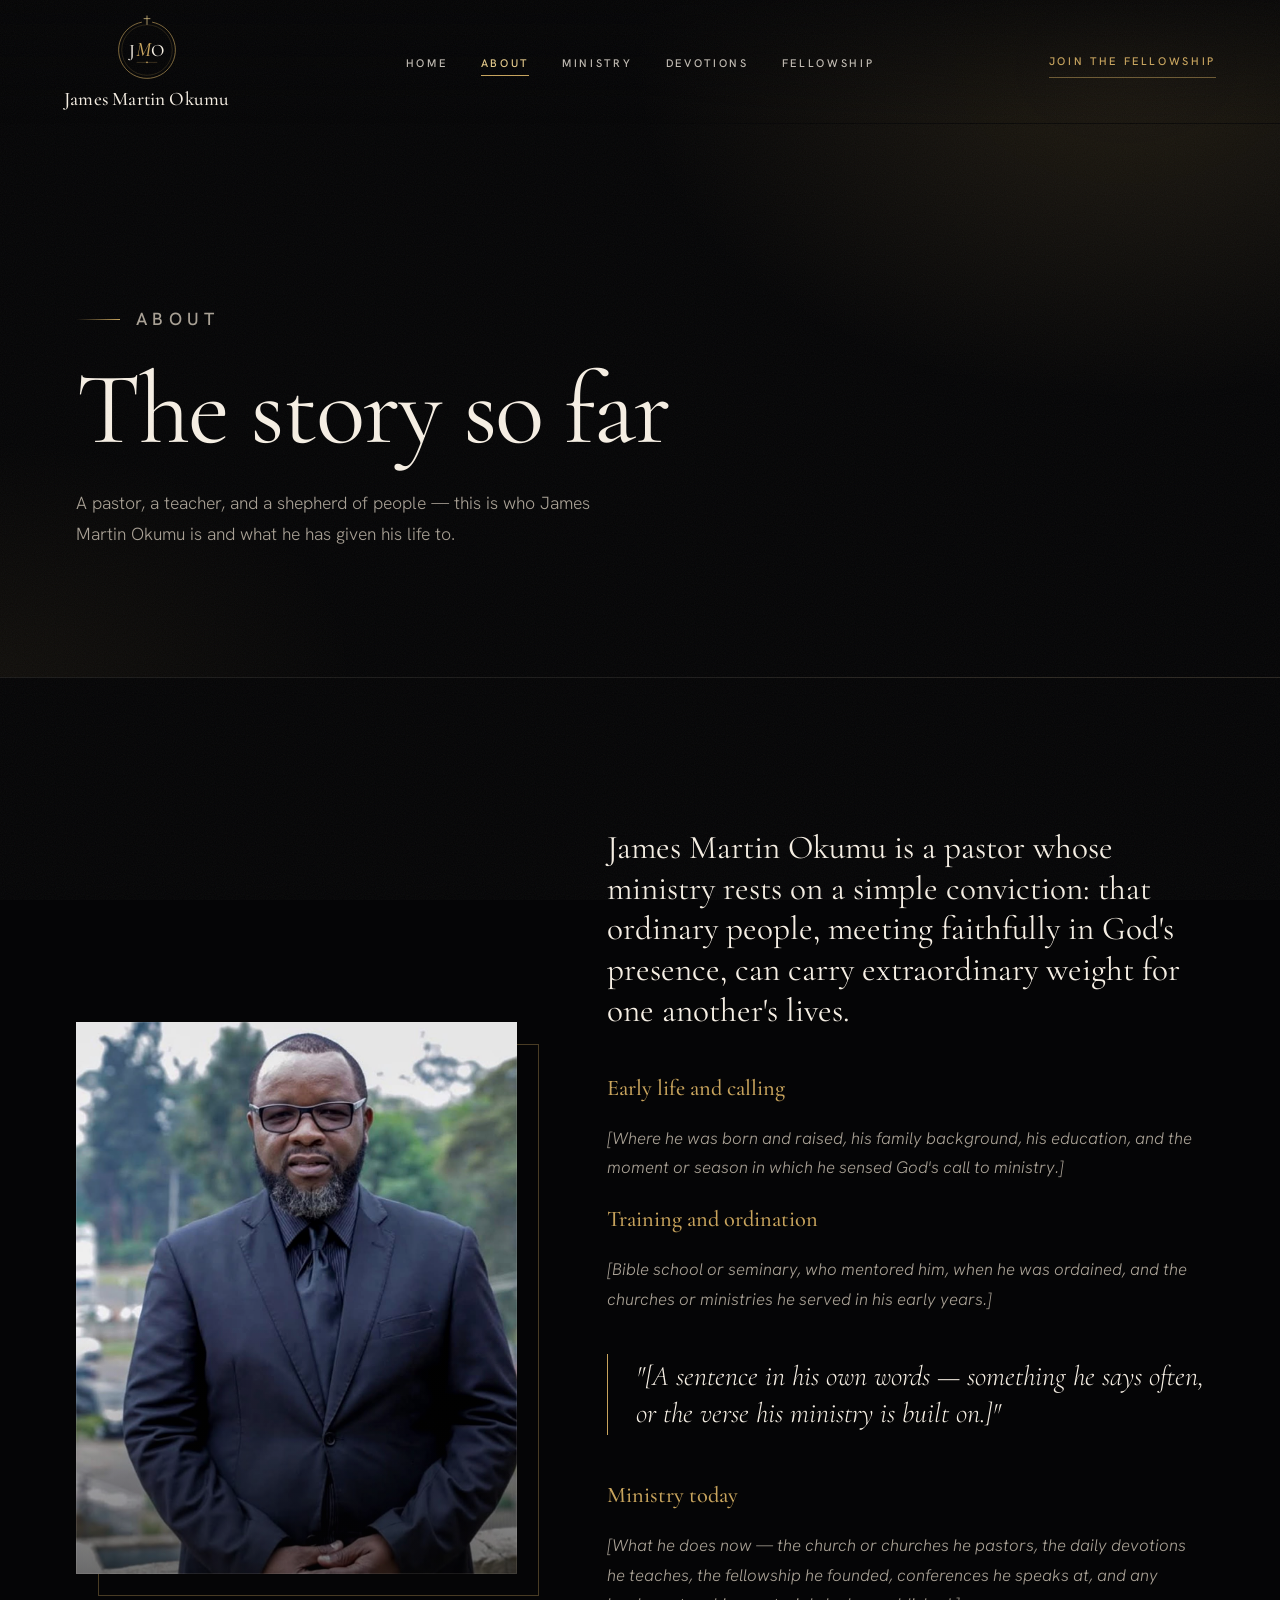
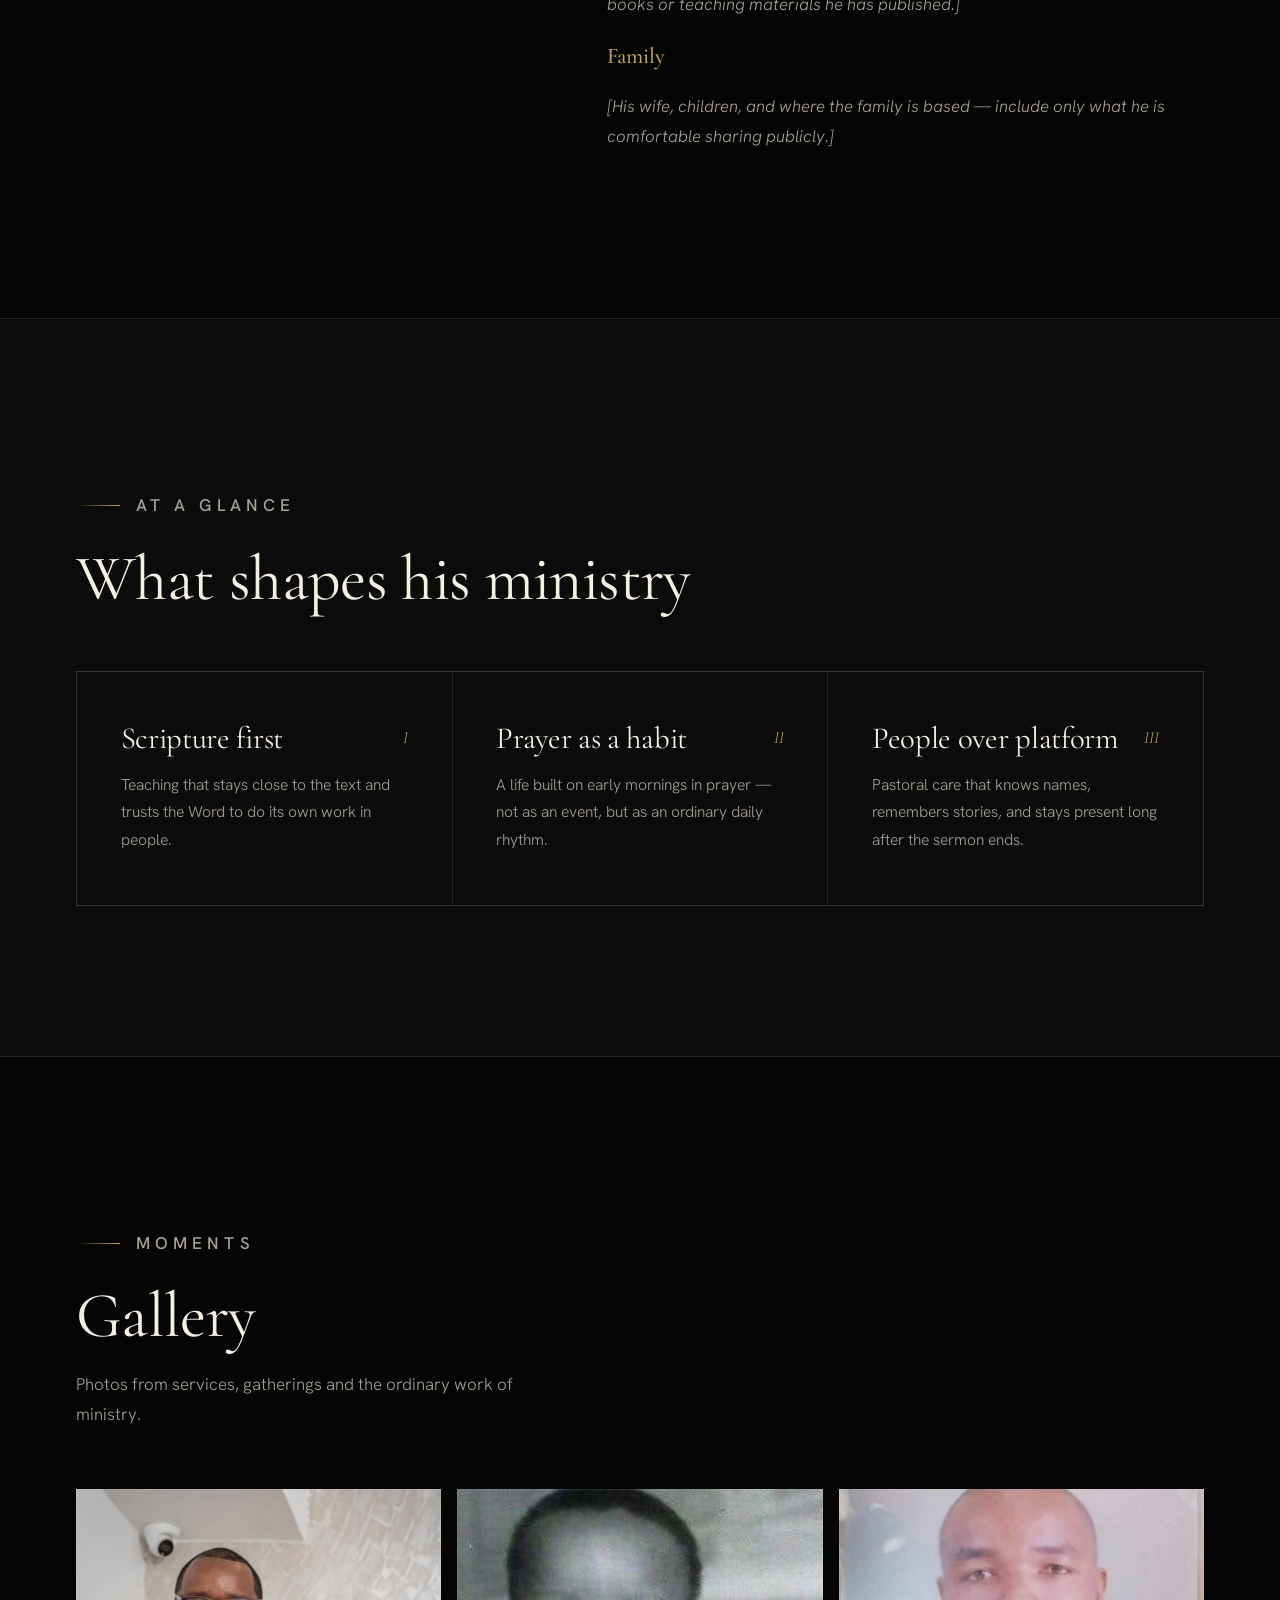
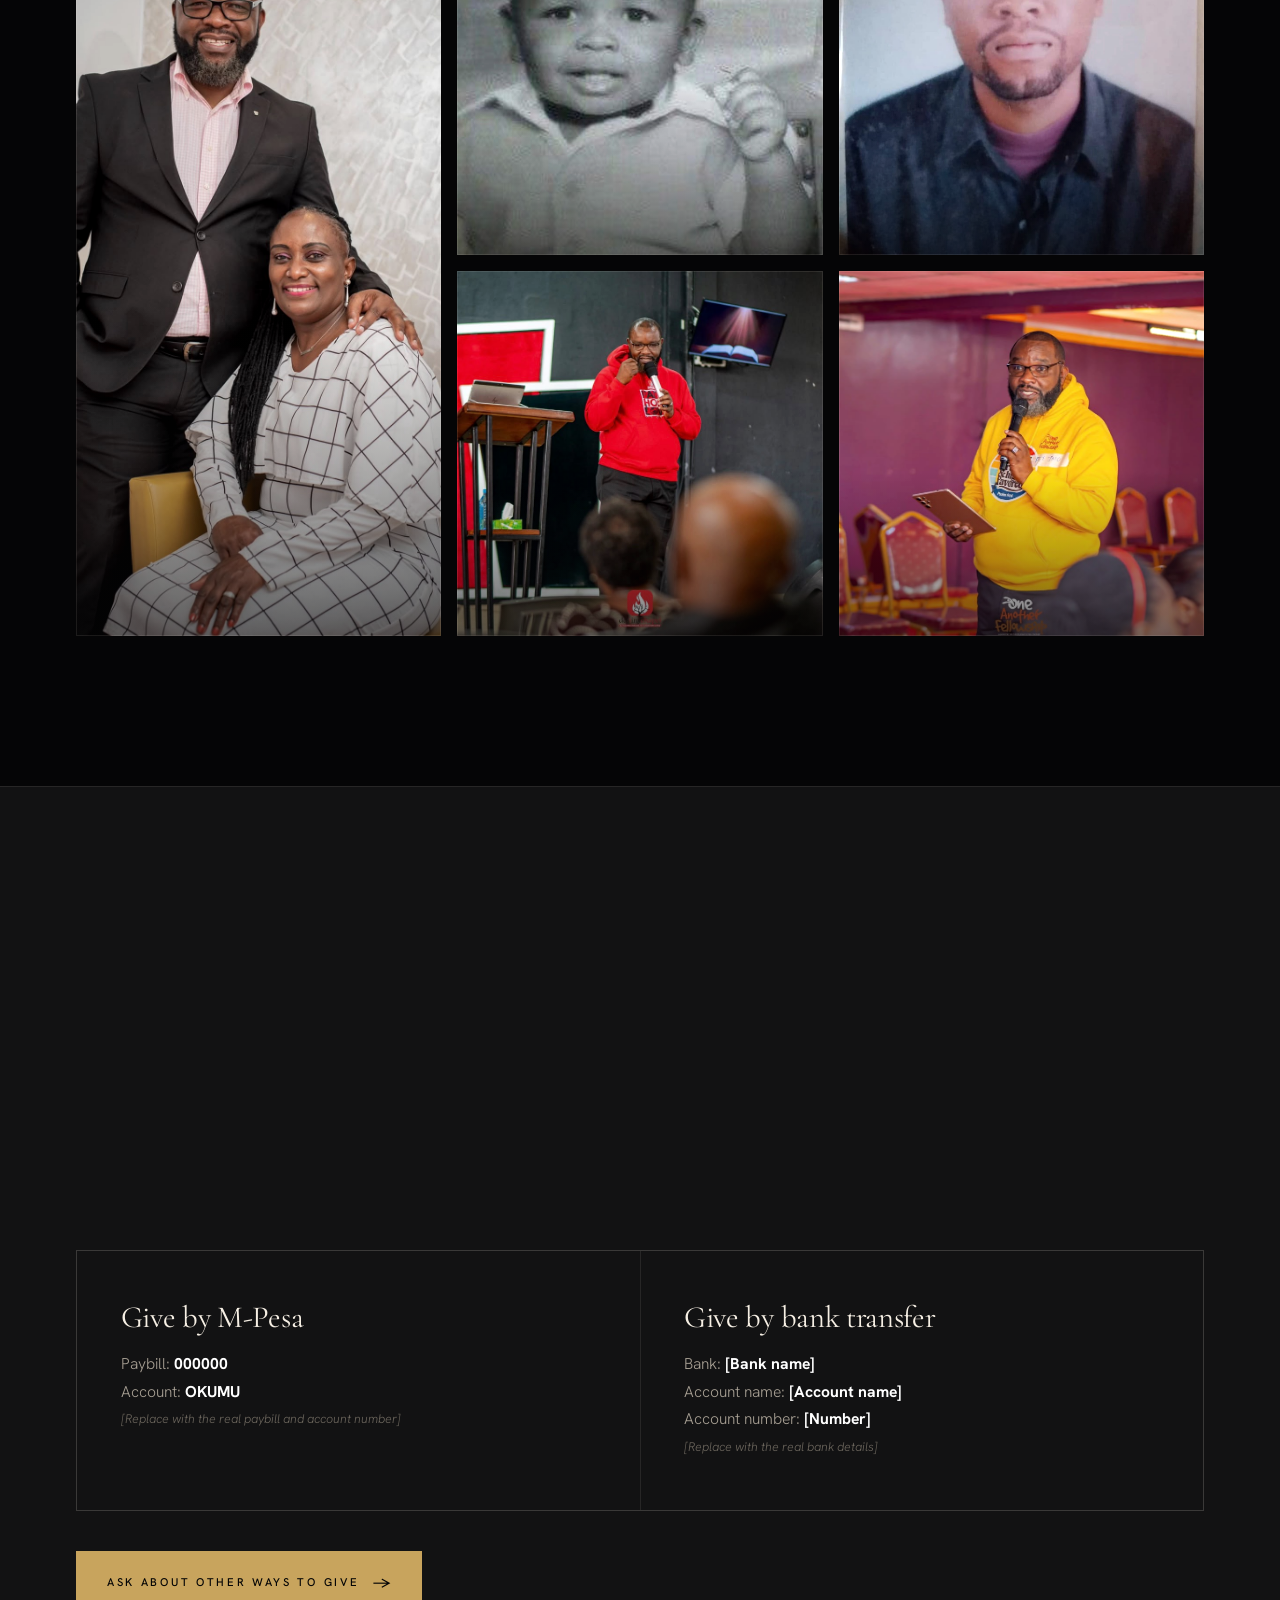
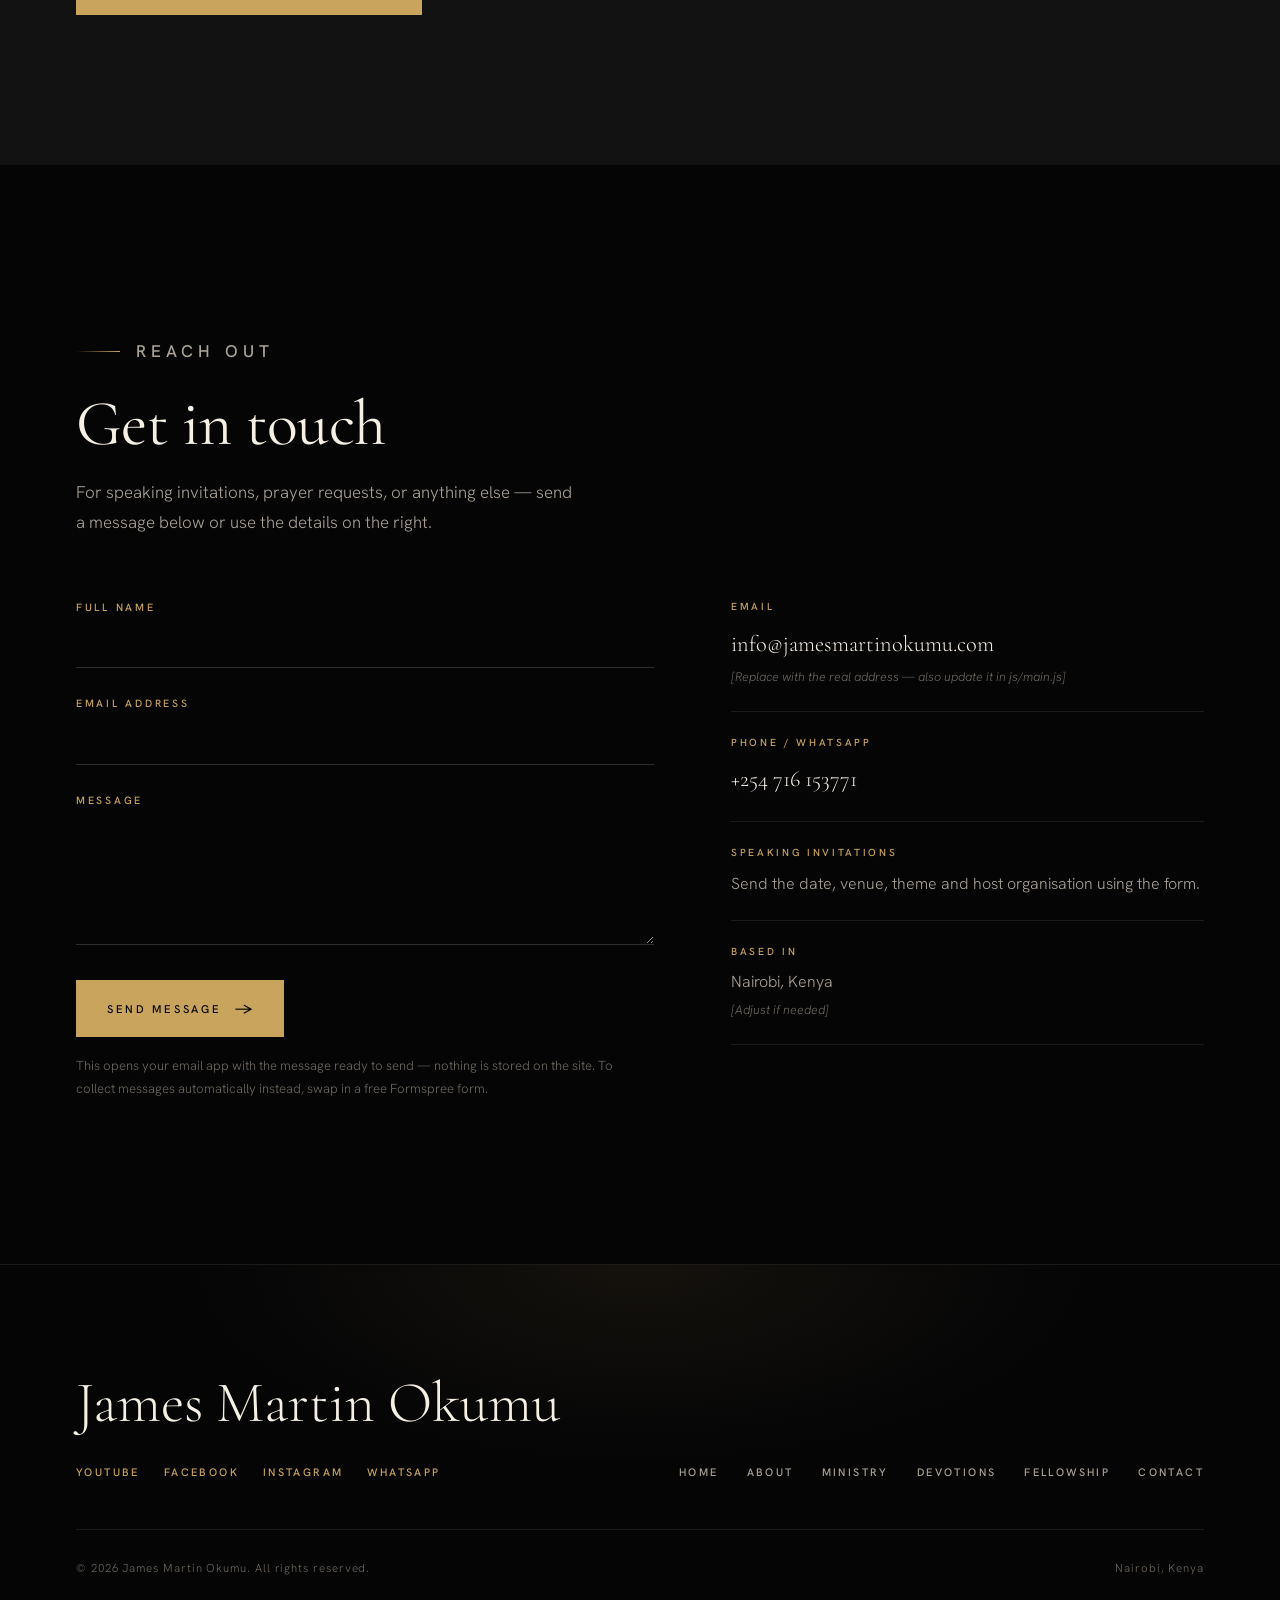
==== commit ded11aa1: "Add files via upload" ====
--- a/docs/about.html
+++ b/docs/about.html
@@ -5,7 +5,8 @@
 <meta name="viewport" content="width=device-width, initial-scale=1.0">
 <title>About — James Martin Okumu</title>
 <meta name="description" content="The story of James Martin Okumu — pastor, teacher and shepherd.">
-<meta name="theme-color" content="#0D0D0B">
+<meta name="theme-color" content="#0D0D0B">
+<link rel="icon" href="Images/jmo-logo.svg" type="image/svg+xml">
 <link rel="preconnect" href="https://fonts.googleapis.com">
 <link rel="preconnect" href="https://fonts.gstatic.com" crossorigin>
 <link href="https://fonts.googleapis.com/css2?family=Cormorant+Garamond:ital,wght@0,400;0,500;0,600;1,400;1,500&family=Hanken+Grotesk:wght@300;400;500;600&display=swap" rel="stylesheet">
@@ -15,7 +16,7 @@
 
 <header class="site-nav">
   <nav class="nav-inner" aria-label="Main">
-    <a href="index.html" class="brand">James Martin Okumu<small>PASTOR &amp; TEACHER</small></a>
+    <a href="index.html" class="brand"><img src="Images/jmo-logo.svg" alt="" class="brand-logo"><span class="brand-name">James Martin Okumu</span></a>
     <ul class="links" id="navLinks">
       <li><a href="index.html">Home</a></li>
       <li><a href="about.html" class="current">About</a></li>
--- a/docs/style.css
+++ b/docs/style.css
@@ -22,7 +22,7 @@
   --sans:'Hanken Grotesk', system-ui, sans-serif;
   --radius:0px;
   --ease:cubic-bezier(.2,.7,.2,1);
-  --nav-h:78px;
+  --nav-h:124px;
 }
 
 *{box-sizing:border-box;}
@@ -101,15 +101,15 @@
   padding:0 clamp(20px,5vw,70px);
   display:grid; grid-template-columns:1fr auto 1fr; align-items:center; gap:24px;
 }
+/* JMO seal centred above the name */
 .brand{
   position:relative; z-index:2; justify-self:start;
-  font-family:var(--serif); font-size:1.32rem; font-weight:500; color:var(--cream);
+  display:inline-flex; flex-direction:column; align-items:center; gap:7px;
+  font-family:var(--serif); font-size:1.2rem; font-weight:500; color:var(--cream);
   text-decoration:none; line-height:1; white-space:nowrap; letter-spacing:0.01em;
 }
-.brand small{
-  display:block; font-family:var(--sans); font-size:0.58rem;
-  color:var(--gold); letter-spacing:0.34em; font-weight:500; margin-top:7px;
-}
+.brand-logo{width:66px; height:auto; transition:transform .6s var(--ease);}
+.brand:hover .brand-logo{transform:rotate(-8deg);}
 .links{
   display:flex; gap:clamp(22px, 2.6vw, 40px);
   list-style:none; margin:0; padding:0; align-items:center;
@@ -155,7 +155,9 @@
 .nav-toggle.open span:nth-child(2){top:20px; transform:rotate(-45deg);}
 
 @media (max-width:980px){
-  :root{--nav-h:68px;}
+  :root{--nav-h:102px;}
+  .brand{font-size:1.08rem; gap:6px;}
+  .brand-logo{width:54px;}
   .nav-inner{grid-template-columns:1fr auto;}
   .nav-cta{display:none;}
   .nav-toggle{display:block;}
@@ -240,8 +242,10 @@
   padding:0;
   background:var(--black);
   overflow:hidden;
-}
-.hero-slides{position:absolute; inset:0; z-index:0;}
+  padding-top:var(--nav-h);   /* hero content never slides up under the navbar */
+}
+/* photos start below the navbar so they never sit behind it */
+.hero-slides{position:absolute; inset:var(--nav-h) 0 0 0; z-index:0; overflow:hidden;}
 .hero-slide{
   position:absolute; inset:0;
   background-size:cover;
@@ -254,7 +258,7 @@
 
 /* readability wash and a warm glow over the photos */
 .hero-scrim{
-  position:absolute; inset:0; z-index:1; pointer-events:none;
+  position:absolute; inset:var(--nav-h) 0 0 0; z-index:1; pointer-events:none;
   background:
     radial-gradient(ellipse 60% 50% at 20% 85%, rgba(200,164,93,.14), transparent 70%),
     linear-gradient(180deg, rgba(5,5,6,.65) 0%, rgba(5,5,6,.1) 32%, rgba(5,5,6,.55) 68%, rgba(5,5,6,1) 100%),
@@ -263,8 +267,9 @@
 
 .hero-inner{
   position:relative; z-index:2;
-  width:100%; max-width:1240px; margin:0 auto;
-  padding:0 clamp(20px,5vw,56px) clamp(90px,13vh,140px);
+  width:100%;
+  /* same side padding as the navbar, so the text lines up under the logo */
+  padding:clamp(28px,5vh,60px) clamp(20px,5vw,70px) clamp(70px,12vh,140px);
 }
 .hero-eyebrow{
   display:flex; align-items:center; gap:18px;
@@ -273,7 +278,8 @@
 }
 .hero-eyebrow::before{content:""; width:70px; height:1px; background:linear-gradient(90deg,transparent,var(--gold));}
 .hero h1{
-  font-size:clamp(3.1rem, 10vw, 8.4rem); font-weight:400; line-height:.92; letter-spacing:-0.025em;
+  /* sized by width AND height, so wide-but-short screens don't get a giant name */
+  font-size:clamp(2.8rem, min(9vw, 11.5vh), 8rem); font-weight:400; line-height:.92; letter-spacing:-0.025em;
 }
 .hero h1 em{display:block;}
 .hero-role{
@@ -281,7 +287,8 @@
   color:var(--cream); opacity:.8; margin-top:30px;
 }
 .hero-role span{color:var(--gold); margin:0 .7em;}
-.hero-lede{color:var(--cream-dim); max-width:46ch; margin-top:22px; font-size:1.06rem;}
+.hero-lede{color:var(--cream-dim); max-width:42ch; margin-top:18px; font-size:0.92rem; line-height:1.7;}
+.hero .btn-row{margin-top:30px;}
 
 /* intro animation for the hero text */
 .hero-inner > *{opacity:0; transform:translateY(24px); animation:heroIn 1.2s var(--ease) forwards;}
@@ -316,6 +323,8 @@
   background:linear-gradient(180deg,var(--gold),transparent);
   animation:cue 2.2s ease-in-out infinite; transform-origin:top;
 }
+/* hide the cue on shorter screens where it would crowd the buttons */
+@media (max-height:900px){ .scroll-cue{display:none;} }
 @keyframes cue{0%{transform:scaleY(0);} 50%{transform:scaleY(1);} 100%{transform:scaleY(1); opacity:0;}}
 
 @media (max-width:760px){
@@ -324,8 +333,16 @@
     background:linear-gradient(180deg, rgba(5,5,6,.6) 0%, rgba(5,5,6,.2) 30%, rgba(5,5,6,.75) 65%, rgba(5,5,6,1) 100%);
   }
   .hero-ticks{right:auto; left:clamp(20px,5vw,56px); bottom:34px;}
-  .hero-eyebrow{font-size:0.62rem; letter-spacing:0.22em; gap:12px;}
-  .hero-eyebrow::before{width:32px;}
+  .hero h1{font-size:clamp(2.8rem,13vw,4rem);}
+  .hero-role{margin-top:20px; font-size:0.62rem; letter-spacing:0.3em;}
+  .hero-lede{font-size:0.86rem; margin-top:14px;}
+  /* the two hero buttons sit side by side on phones */
+  .hero .btn-row{flex-wrap:nowrap; gap:10px; margin-top:24px;}
+  .hero .btn-row .btn{
+    flex:1 1 0; justify-content:center; text-align:center;
+    padding:15px 6px; font-size:0.56rem; letter-spacing:0.08em; gap:6px; white-space:nowrap;
+  }
+  .hero .btn-row .btn::after{display:none;}
   .scroll-cue{display:none;}
 }
 
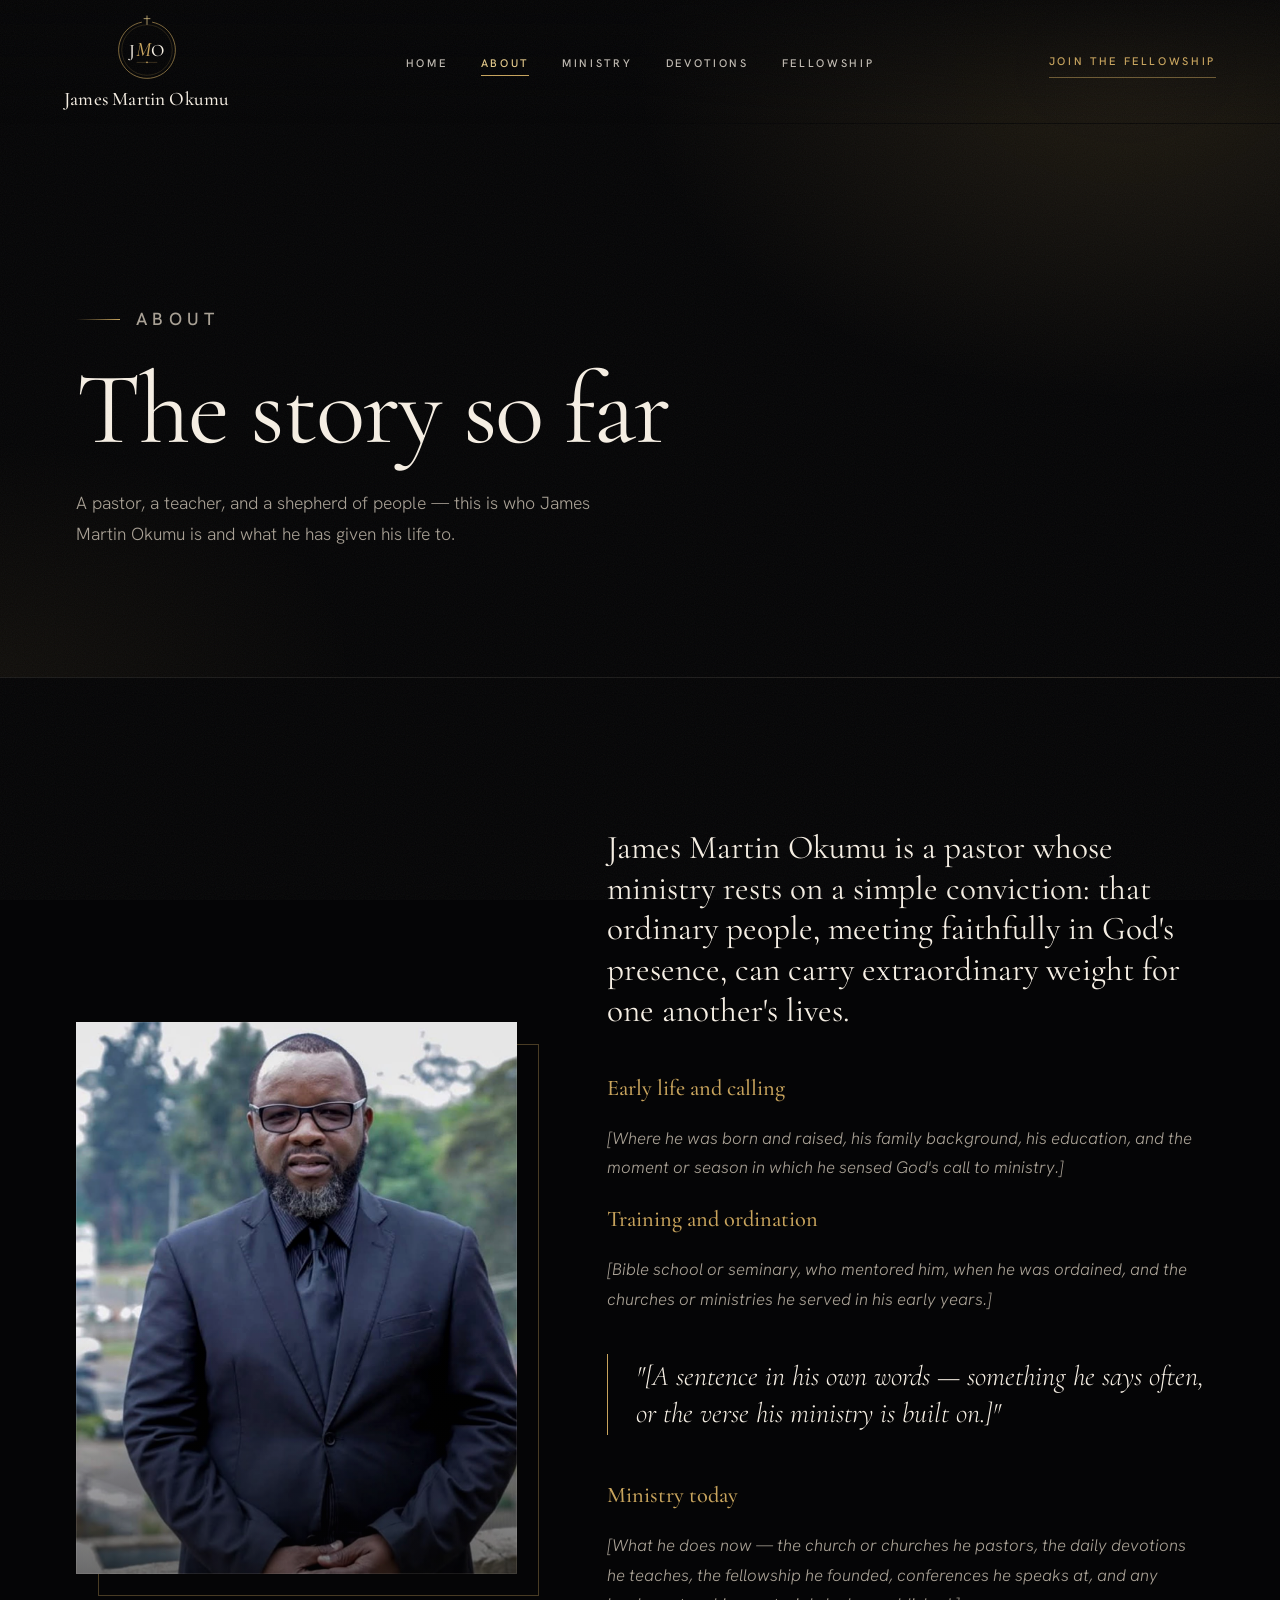
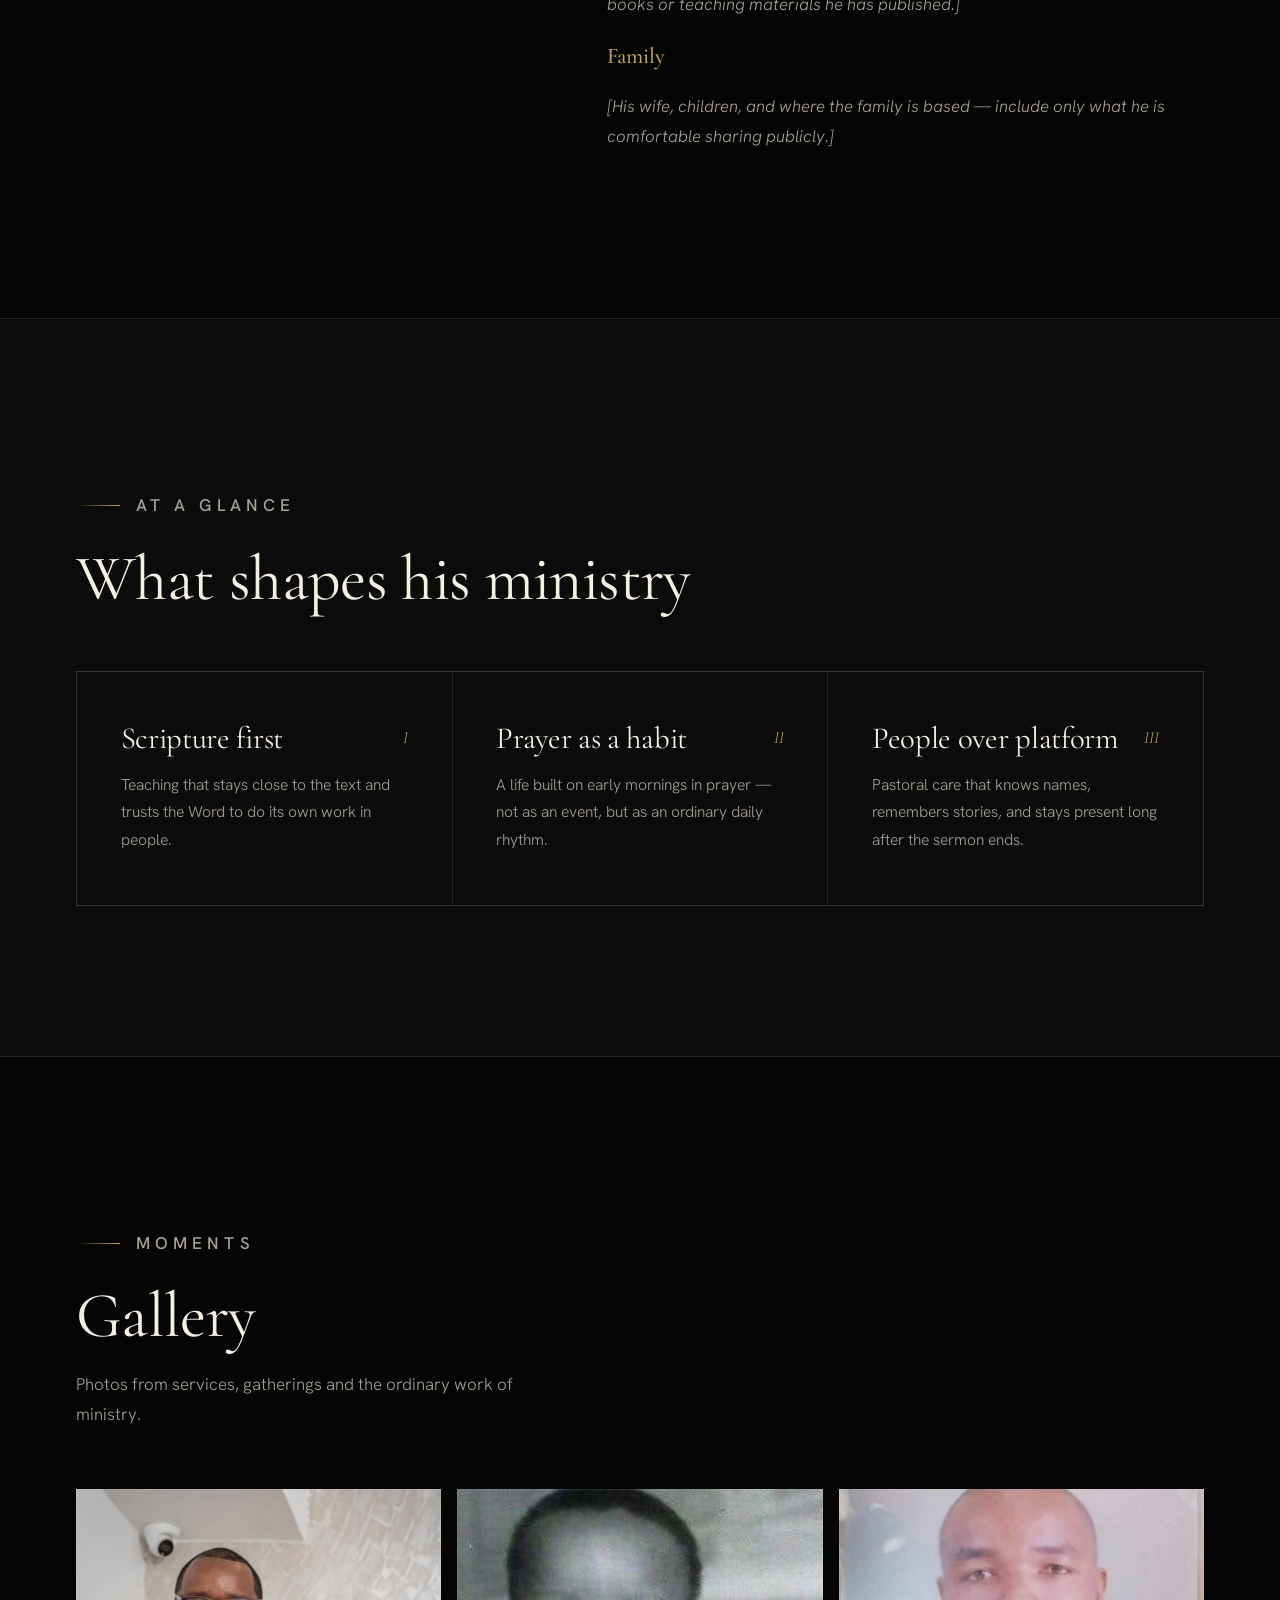
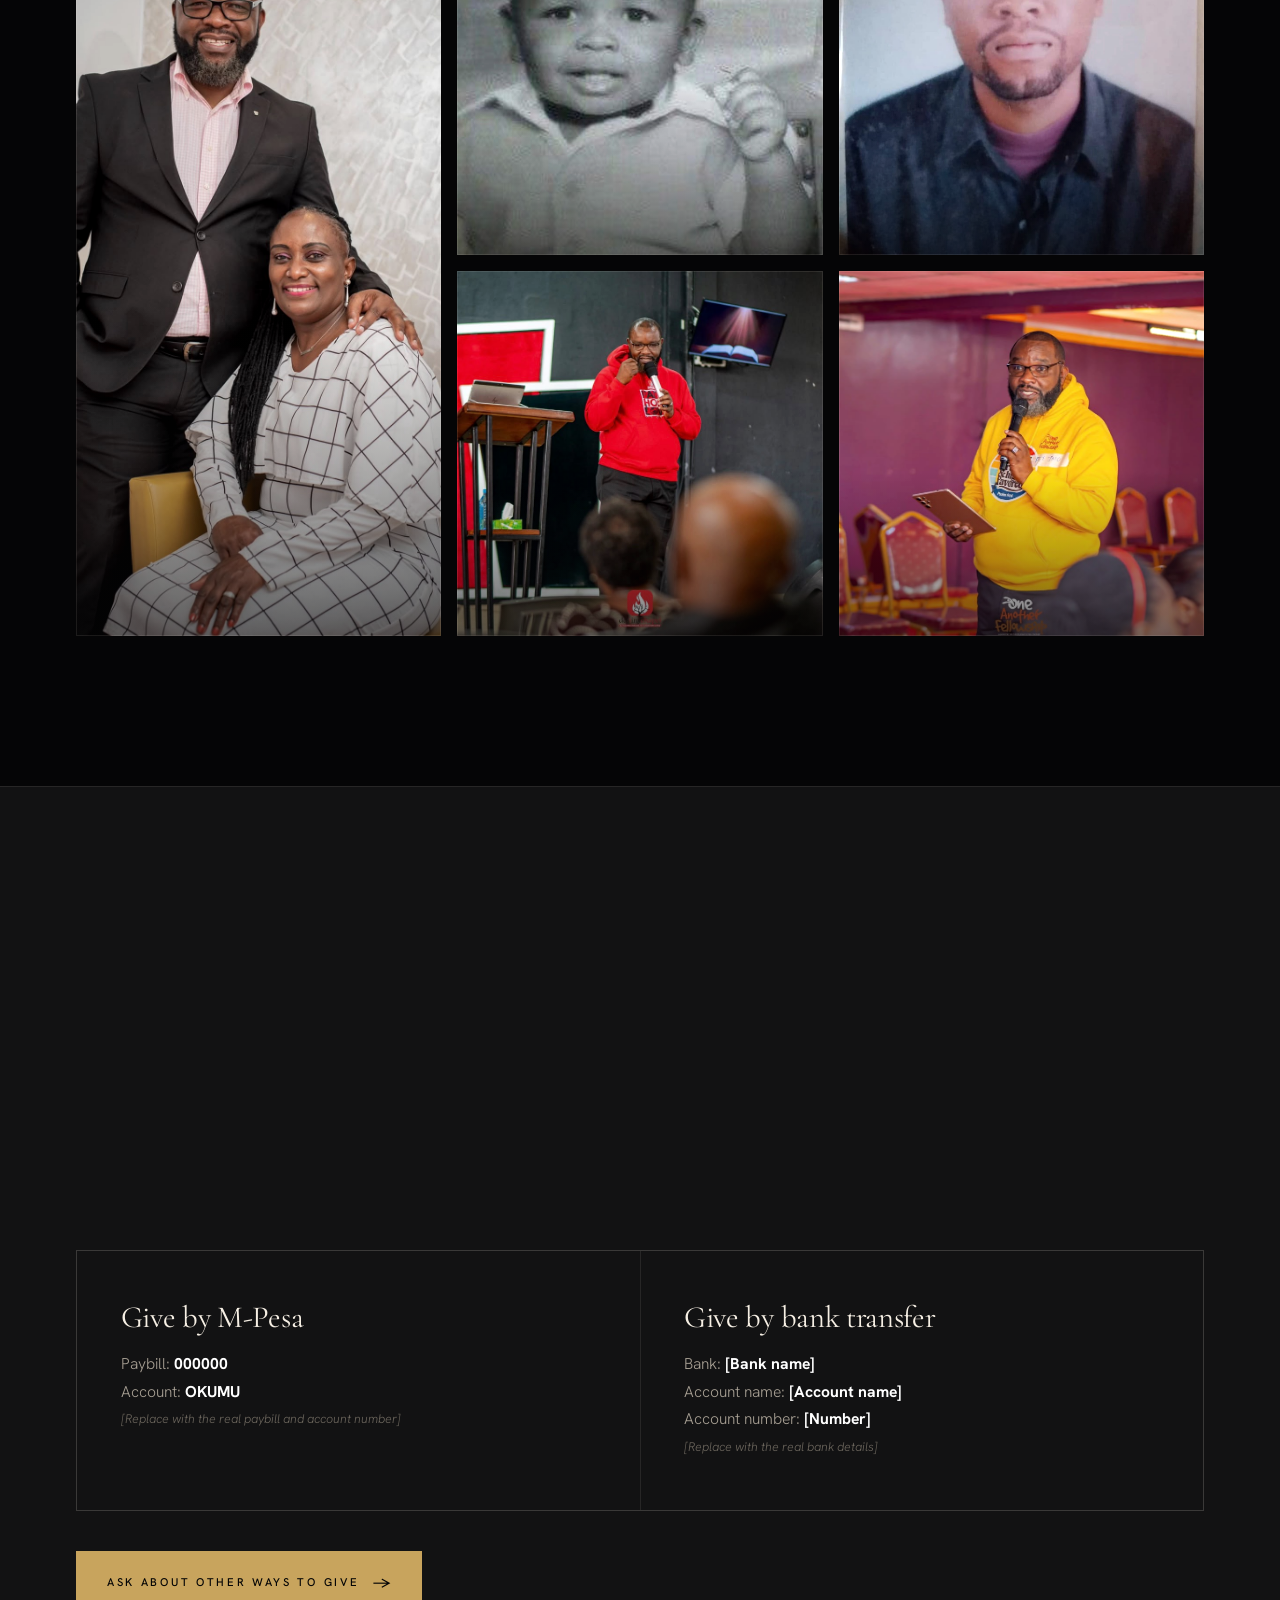
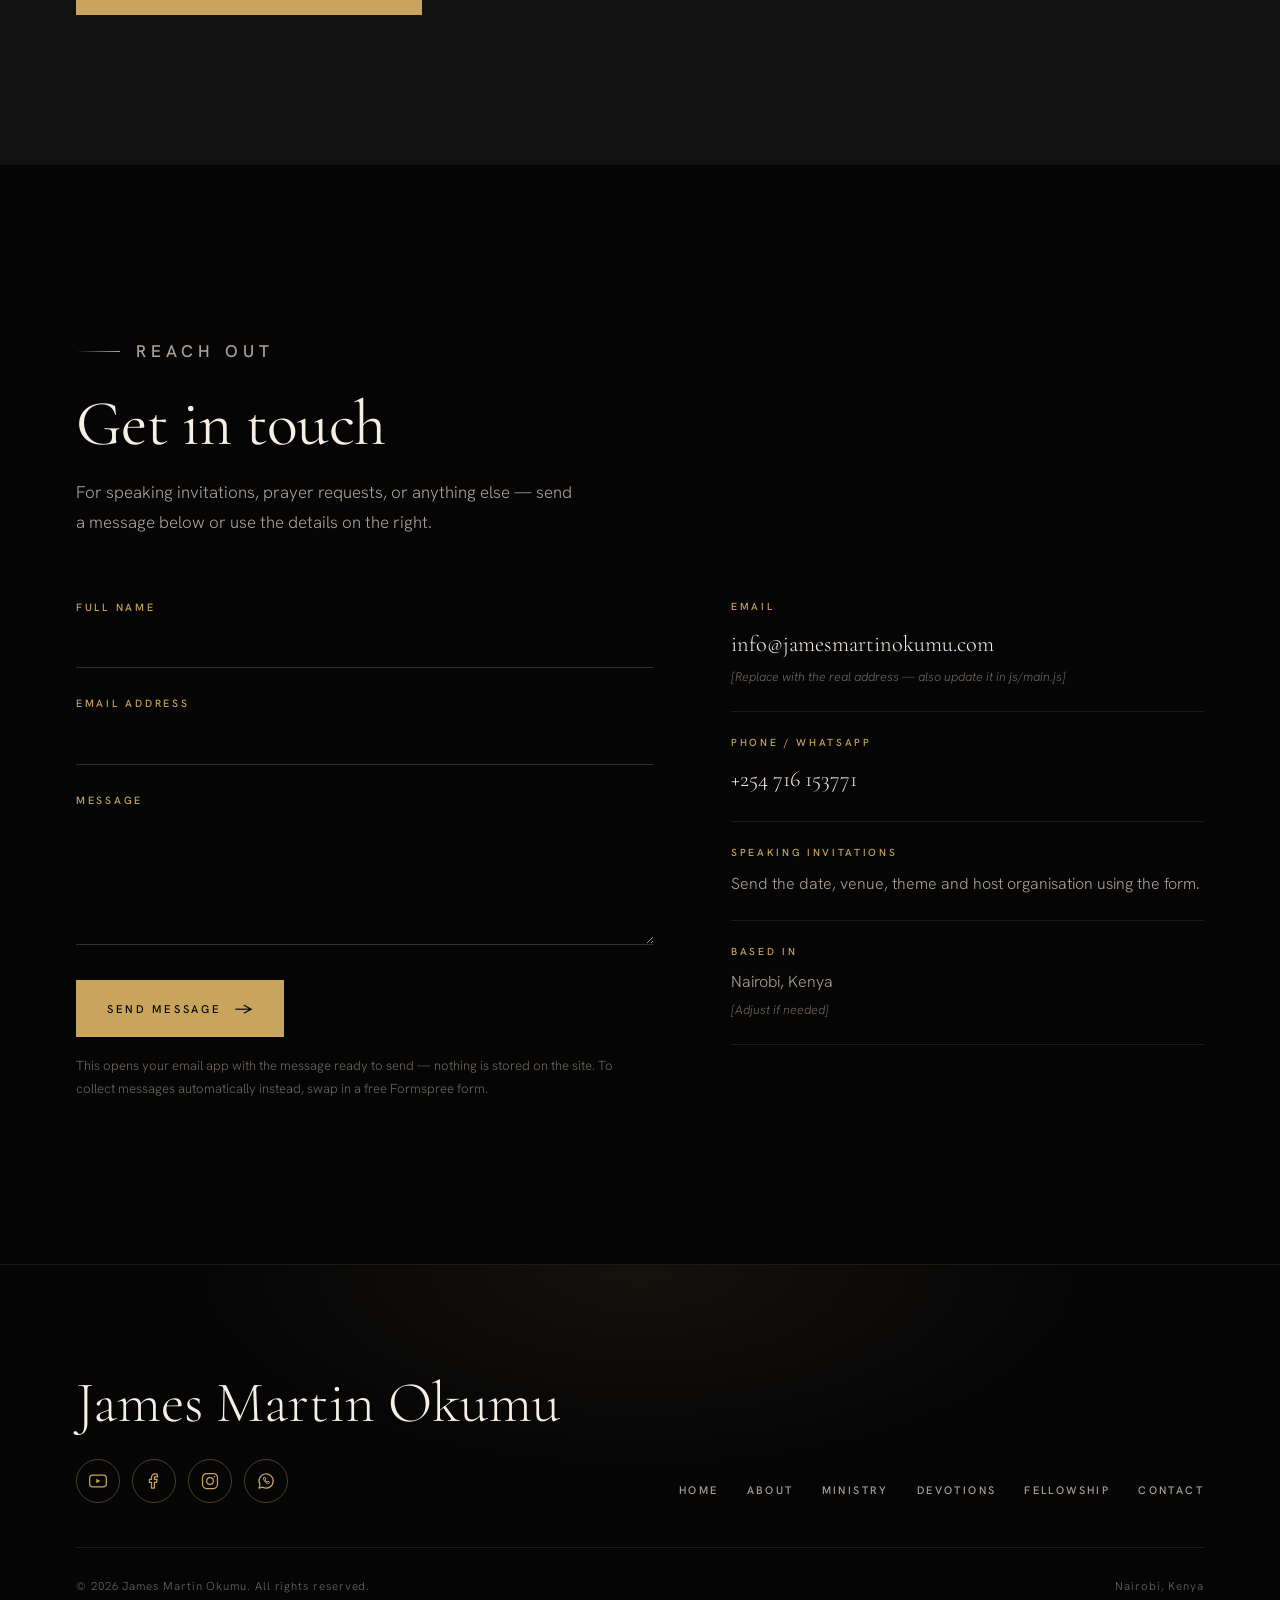
==== commit 99d3874b: "Add files via upload" ====
--- a/docs/about.html
+++ b/docs/about.html
@@ -233,10 +233,10 @@
       <div>
         <div class="footer-brand">James Martin Okumu</div>
         <ul class="socials">
-          <li><a href="https://youtube.com/@pastajmo?si=jwKkBSvHOU5rkGLG" target="_blank" rel="noopener">YouTube</a></li>
-          <li><a href="https://www.facebook.com/share/1CH9xJ3EPk/?mibextid=wwXIfr" target="_blank" rel="noopener">Facebook</a></li>
-          <li><a href="https://www.instagram.com/pastajmo_?stkn=NXFvdDA4YzVlY3pz" target="_blank" rel="noopener">Instagram</a></li>
-          <li><a href="https://wa.me/254716153771" target="_blank" rel="noopener">WhatsApp</a></li>
+          <li><a href="https://youtube.com/@pastajmo?si=jwKkBSvHOU5rkGLG" target="_blank" rel="noopener" aria-label="YouTube" title="YouTube"><svg viewBox="0 0 24 24" aria-hidden="true" fill="none" stroke="currentColor" stroke-width="1.5" stroke-linecap="round" stroke-linejoin="round"><rect x="2" y="5" width="20" height="14" rx="4"/><path d="M10 9.2v5.6l4.8-2.8z" fill="currentColor" stroke="none"/></svg></a></li>
+          <li><a href="https://www.facebook.com/share/1CH9xJ3EPk/?mibextid=wwXIfr" target="_blank" rel="noopener" aria-label="Facebook" title="Facebook"><svg viewBox="0 0 24 24" aria-hidden="true" fill="none" stroke="currentColor" stroke-width="1.5" stroke-linecap="round" stroke-linejoin="round"><path d="M15.5 3.5H13a4 4 0 0 0-4 4V10H6.5v3.5H9v7h3.5v-7h2.6l.6-3.5h-3.2V8a1 1 0 0 1 1-1h2.8z"/></svg></a></li>
+          <li><a href="https://www.instagram.com/pastajmo_?stkn=NXFvdDA4YzVlY3pz" target="_blank" rel="noopener" aria-label="Instagram" title="Instagram"><svg viewBox="0 0 24 24" aria-hidden="true" fill="none" stroke="currentColor" stroke-width="1.5" stroke-linecap="round" stroke-linejoin="round"><rect x="3" y="3" width="18" height="18" rx="5"/><circle cx="12" cy="12" r="4"/><circle cx="17.3" cy="6.7" r="1" fill="currentColor" stroke="none"/></svg></a></li>
+          <li><a href="https://wa.me/254716153771" target="_blank" rel="noopener" aria-label="WhatsApp" title="WhatsApp"><svg viewBox="0 0 24 24" aria-hidden="true" fill="none" stroke="currentColor" stroke-width="1.5" stroke-linecap="round" stroke-linejoin="round"><path d="M3.5 20.5l1.3-4.2A8.5 8.5 0 1 1 8 19.4z"/><path d="M9 8.6c0 3.5 2.9 6.4 6.4 6.4l1-1.6-2.2-1.1-1 .9a5 5 0 0 1-2.4-2.4l.9-1-1.1-2.2z" stroke-width="1.2"/></svg></a></li>
         </ul>
       </div>
       <ul class="footer-links">
--- a/docs/style.css
+++ b/docs/style.css
@@ -589,9 +589,16 @@
   transition:color .25s ease;
 }
 .footer-links a:hover{color:var(--gold);}
-.socials{display:flex; gap:24px; list-style:none; margin:24px 0 0; padding:0; flex-wrap:wrap;}
-.socials a{color:var(--gold); text-decoration:none; font-size:0.68rem; letter-spacing:0.22em; text-transform:uppercase; font-weight:500;}
-.socials a:hover{color:var(--gold-soft);}
+/* social icons: thin gold line icons in a hairline circle */
+.socials{display:flex; gap:12px; list-style:none; margin:26px 0 0; padding:0; flex-wrap:wrap;}
+.socials a{
+  display:flex; align-items:center; justify-content:center;
+  width:44px; height:44px; border-radius:50%;
+  border:1px solid rgba(200,164,93,.35); color:var(--gold);
+  transition:color .3s ease, border-color .3s ease, background .3s ease, transform .3s var(--ease);
+}
+.socials a svg{width:20px; height:20px;}
+.socials a:hover{color:var(--black); background:var(--gold); border-color:var(--gold); transform:translateY(-3px);}
 .footer-bottom{
   display:flex; justify-content:space-between; flex-wrap:wrap; gap:12px;
   padding-top:28px; font-size:0.72rem; letter-spacing:.08em; color:var(--muted);
